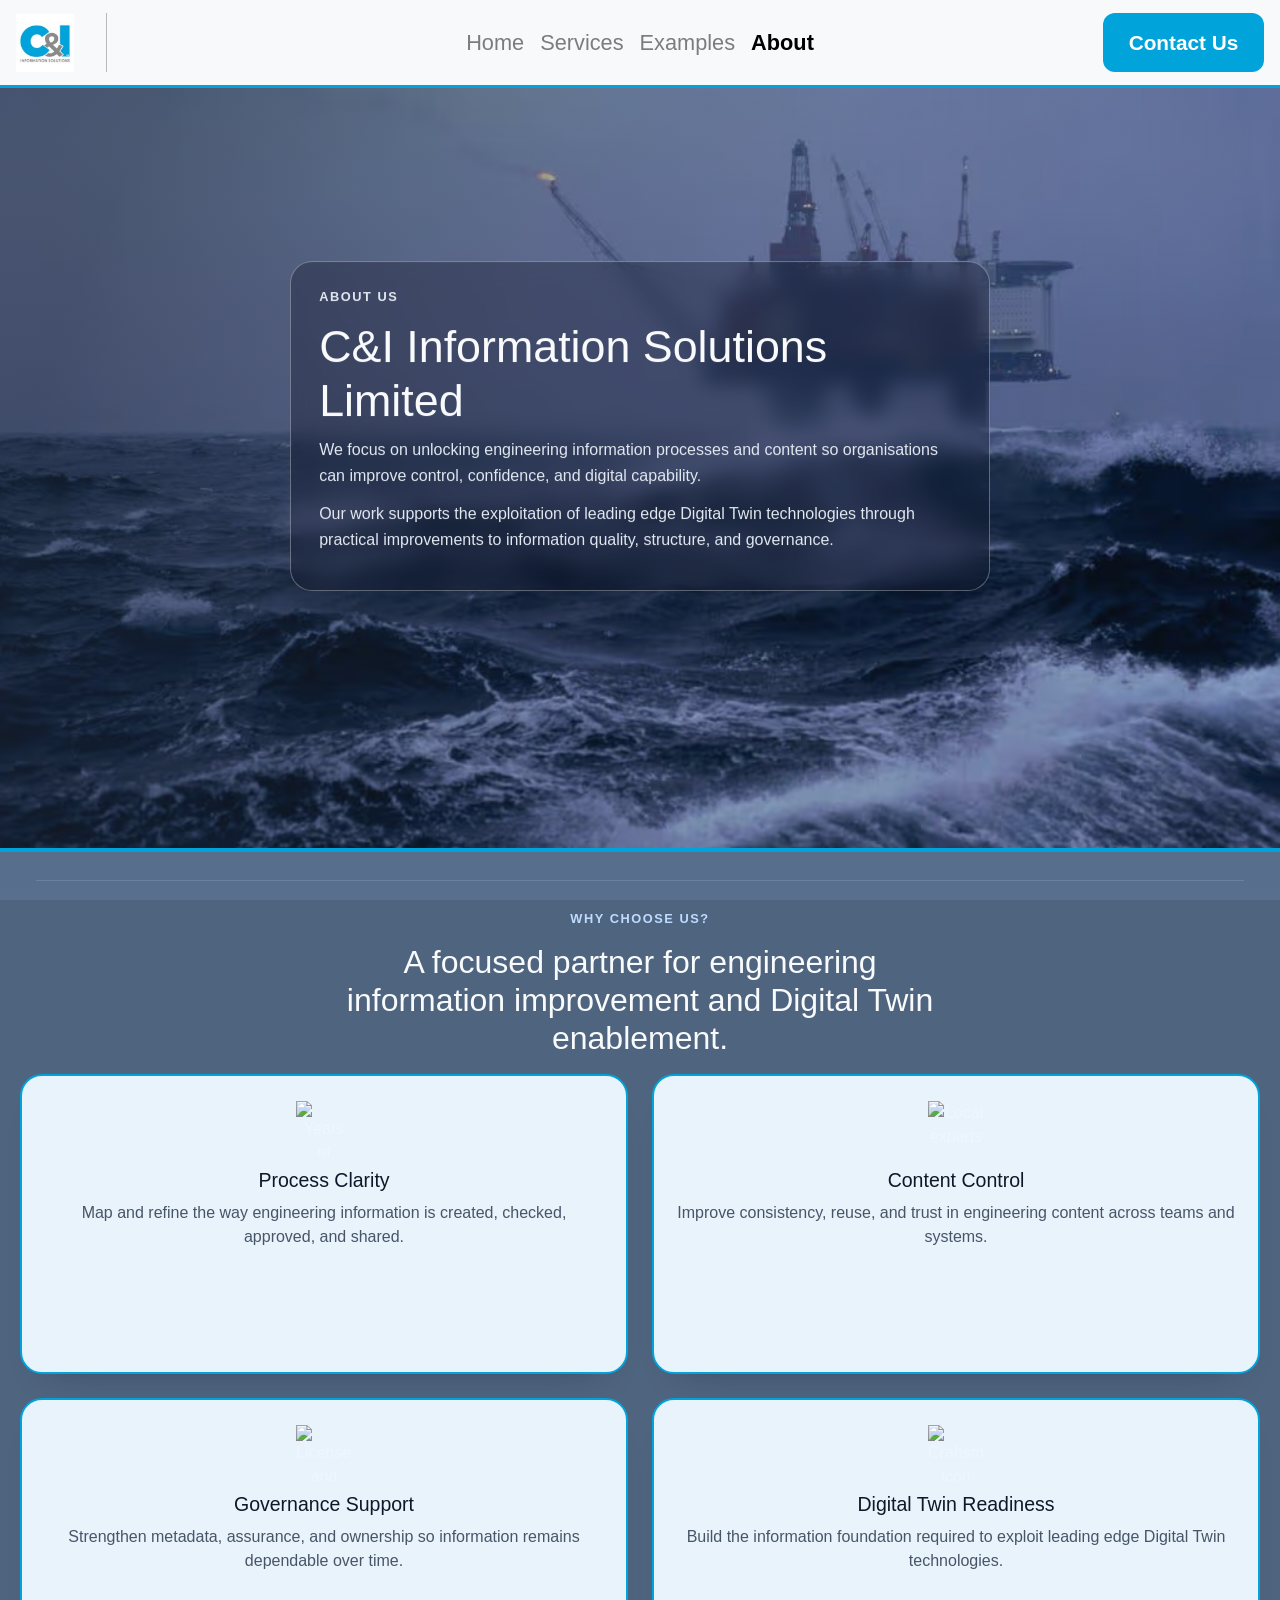
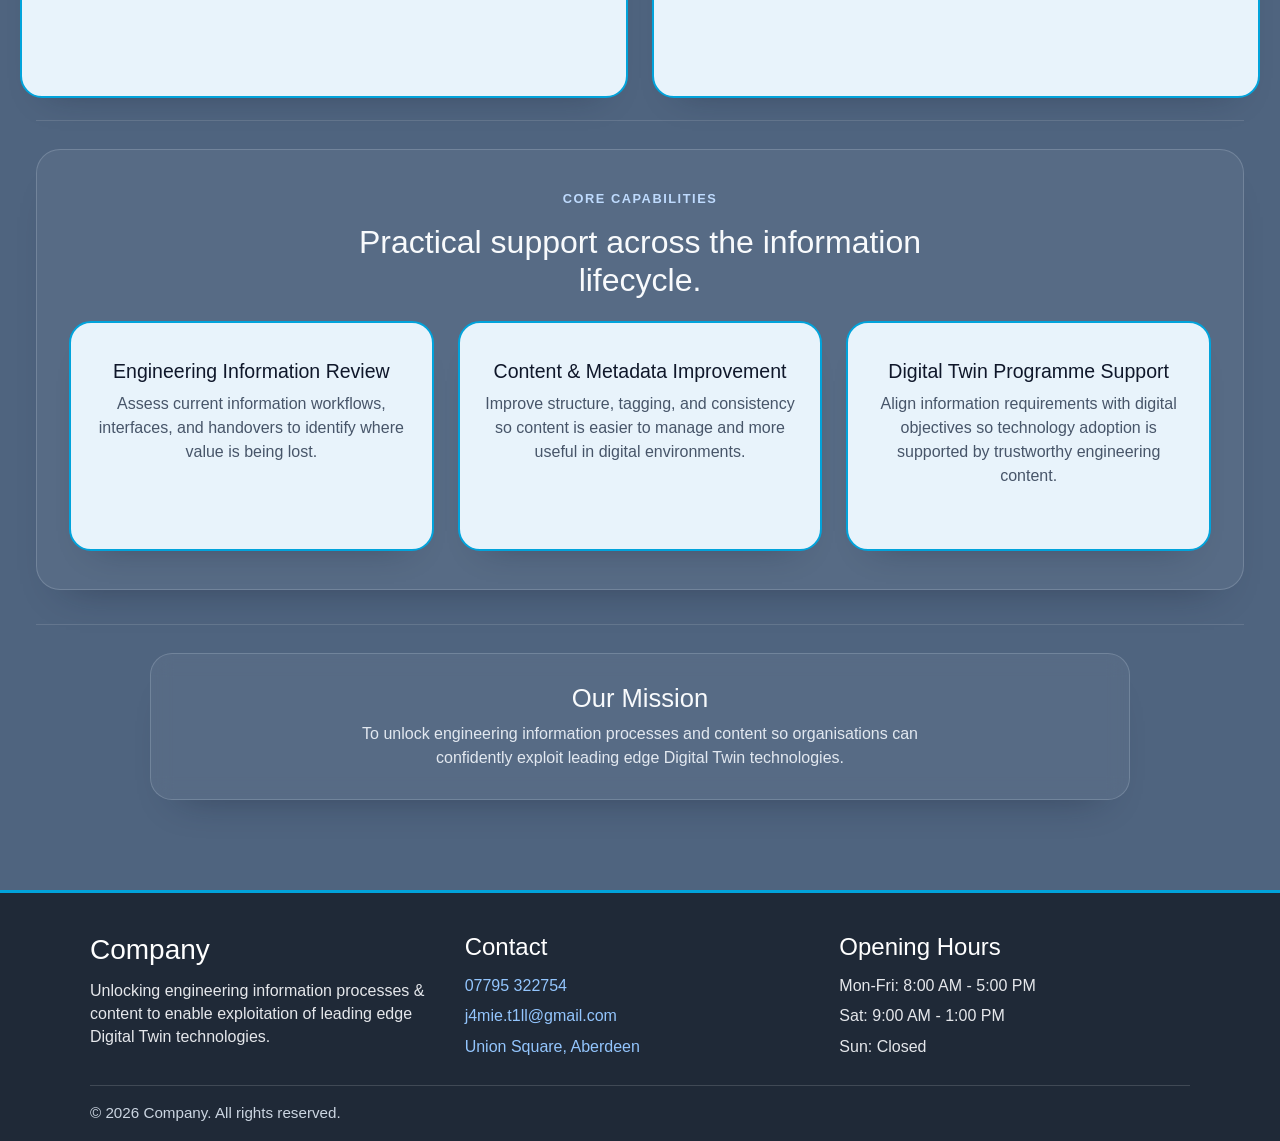
==== about.html @ 74196234 "Upload Fix - Need to organise files next" ====
<!DOCTYPE html>
<html>
<head>
  <title>About</title>
    <meta name="viewport" content="width=device-width, initial-scale=1">
    <link rel="stylesheet" href="index.css">
    <link rel="stylesheet" href="https://codepen.io/GreenSock/pen/7ba936b34824fefdccfe2c6d9f0b740b.css">
    <link rel="stylesheet" href="https://cdn.jsdelivr.net/npm/bootstrap@4.4.1/dist/css/bootstrap.min.css" integrity="sha384-Vkoo8x4CGsO3+Hhxv8T/Q5PaXtkKtu6ug5TOeNV6gBiFeWPGFN9MuhOf23Q9Ifjh" crossorigin="anonymous">
    <link rel="stylesheet" href="services.css">
   
    
</head>

<body id="body">

<nav class="navbar navbar-expand-lg navbar-light bg-light paddingtop-20">
  <a class="navbar-brand" href="#">
    <img class="navbar-logo" src="Logo.jpg" alt="Company logo">
  </a>
  <button class="navbar-toggler" type="button" data-toggle="collapse" data-target="#navbarNav" aria-controls="navbarNav" aria-expanded="false" aria-label="Toggle navigation">
    <span class="navbar-toggler-icon"></span>
  </button>
  <div class="collapse navbar-collapse nav-divider" id="navbarNav">
    <ul class="navbar-nav">
      <li class="nav-item ">
        <a class="nav-link " href="index.html">Home <span class="sr-only">(current)</span> </a>
      </li>
      <li class="nav-item">
        <a class="nav-link" href="services.html">Services</a>
      </li>
      <li class="nav-item">
        <a class="nav-link" href="examples.html">Examples</a>
      </li>
       <li class="nav-item active">
        <a class="nav-link" href="about.html">About</a>
      </li>
    </ul>
      <ul class="navbar-nav ml-auto">
          <li class="nav-item contact-tag">
        <a class="nav-link" href="contact.html">Contact Us</a>
      </li>
    </ul>

  </div>
</nav>



<main class="services-main">
  <section class="services-hero full-image-panel" aria-label="About hero">
    <img class="panel-image about-hero-image" src="background4.png" alt="Engineering information and digital transformation planning" />
    <div class="service-card transparent-box hero-box hero-overlay">
      <p class="services-kicker">About Us</p>
      <h1>C&amp;I Information Solutions Limited</h1>
      <p>
        We focus on unlocking engineering information processes and content so organisations can improve control, confidence, and digital capability.
      </p>
      <p>
        Our work supports the exploitation of leading edge Digital Twin technologies through practical improvements to information quality, structure, and governance.
      </p>
    </div>
  </section>

    <div class="segment-divider" aria-hidden="true"></div>

  <div class="featured-header why-choose-header">
      <p class="services-kicker">Why Choose Us?</p>
      <h2>A focused partner for engineering information improvement and Digital Twin enablement.</h2>
    </div>

    <div class="featured-grid trust-grid why-choose-grid">
      <article class="feature-card transparent-box">
        <img src="https://framerusercontent.com/images/P5lD9HnGHBOqEqgthm46ZQP1bAI.svg" alt="Years of experience icon" width="56" height="56" />
        <h3>Process Clarity</h3>
        <p>Map and refine the way engineering information is created, checked, approved, and shared.</p>
      </article>

      <article class="feature-card transparent-box">
        <img src="https://framerusercontent.com/images/PVoSHs7doPGkcqlWm6K2hxKE.svg" alt="Local experts icon" width="56" height="56" />
        <h3>Content Control</h3>
        <p>Improve consistency, reuse, and trust in engineering content across teams and systems.</p>
      </article>

      <article class="feature-card transparent-box">
        <img src="https://framerusercontent.com/images/zggFMkpHGmKF5EmC0fhgqOa2o.svg" alt="Licensed and insured icon" width="56" height="56" />
        <h3>Governance Support</h3>
        <p>Strengthen metadata, assurance, and ownership so information remains dependable over time.</p>
      </article>

      <article class="feature-card transparent-box">
        <img src="https://framerusercontent.com/images/fBgmC5MrzTvjQbwUqQZTSVnx40I.svg" alt="Craftsmanship icon" width="56" height="56" />
        <h3>Digital Twin Readiness</h3>
        <p>Build the information foundation required to exploit leading edge Digital Twin technologies.</p>
      </article>
    </div>
  </section>

  <div class="segment-divider" aria-hidden="true"></div>

  <section class="featured-services leadership-section" aria-label="Leadership team">
    <div class="featured-header">
      <p class="services-kicker">Core Capabilities</p>
      <h2>Practical support across the information lifecycle.</h2>
    </div>

    <div class="featured-grid leadership-grid">
      <article class="feature-card transparent-box">
        <h3>Engineering Information Review</h3>
        <p>Assess current information workflows, interfaces, and handovers to identify where value is being lost.</p>
      </article>

      <article class="feature-card transparent-box">
        <h3>Content &amp; Metadata Improvement</h3>
        <p>Improve structure, tagging, and consistency so content is easier to manage and more useful in digital environments.</p>
      </article>

      <article class="feature-card transparent-box">
        <h3>Digital Twin Programme Support</h3>
        <p>Align information requirements with digital objectives so technology adoption is supported by trustworthy engineering content.</p>
      </article>
    </div>
  </section>

    <div class="segment-divider" aria-hidden="true"></div>

  <section class="service-row" data-bar-color="#f59e0b" aria-label="Our mission">
    <article class="service-card transparent-box content-box mission-card">
      <h2>Our Mission</h2>
      <p>
        To unlock engineering information processes and content so organisations can confidently exploit leading edge Digital Twin technologies.
      </p>
    </article>
  </section>
</main>

<footer id="ffooter" class="site-footer">
  <div class="site-footer-inner">
    <div class="footer-col">
      <h3>Company</h3>
      <p>Unlocking engineering information processes &amp; content to enable exploitation of leading edge Digital Twin technologies.</p>
    </div>

    <div class="footer-col">
      <h4>Contact</h4>
      <p><a href="tel:07795322754">07795 322754</a></p>
      <p><a href="mailto:j4mie.t1ll@gmail.com">j4mie.t1ll@gmail.com</a></p>
      <p>
        <a href="https://maps.google.com/?q=Union+Square,+Aberdeen" target="_blank" rel="noopener noreferrer">
          Union Square, Aberdeen
        </a>
      </p>
    </div>

    <div class="footer-col">
      <h4>Opening Hours</h4>
      <p>Mon-Fri: 8:00 AM - 5:00 PM</p>
      <p>Sat: 9:00 AM - 1:00 PM</p>
      <p>Sun: Closed</p>
    </div>
  </div>

  <div class="site-footer-bottom">
    <p>&copy; 2026 Company. All rights reserved.</p>
  </div>
</footer>


<script src="services.js"></script>
<script src="https://code.jquery.com/jquery-3.4.1.slim.min.js" integrity="sha384-J6qa4849blE2+poT4WnyKhv5vZF5SrPo0iEjwBvKU7imGFAV0wwj1yYfoRSJoZ+n" crossorigin="anonymous"></script>
<script src="https://cdn.jsdelivr.net/npm/popper.js@1.16.0/dist/umd/popper.min.js" integrity="sha384-Q6E9RHvbIyZFJoft+2mJbHaEWldlvI9IOYy5n3zV9zzTtmI3UksdQRVvoxMfooAo" crossorigin="anonymous"></script>
<script src="https://cdn.jsdelivr.net/npm/bootstrap@4.4.1/dist/js/bootstrap.min.js" integrity="sha384-wfSDF2E50Y2D1uUdj0O3uMBJnjuUD4Ih7YwaYd1iqfktj0Uod8GCExl3Og8ifwB6" crossorigin="anonymous"></script>
<script src="navbar-scroll.js"></script>
</body>

</html>
---- index.css ----
html, body {
  height: 100%;
  background-color: #768191;
  margin: 0;
  padding: 0;
}

:root {
  --accent-segment-color: #01a3db;
  --home-surface: #4f647f;
  --home-surface-deep: #415772;
  --home-border: rgba(233, 241, 255, 0.18);
  --home-shadow: 0 24px 40px -30px rgba(15, 23, 42, 0.45);
}

html,
body {
  height: 100%;
  margin: 0;
  padding: 0;
  background-color: #768191;
}

:root {
  --accent-segment-color: #01a3db;
  --home-surface: #5f7491;
  --home-surface-deep: #4f647f;
  --home-border: rgba(233, 241, 255, 0.18);
  --home-shadow: 0 24px 40px -30px rgba(15, 23, 42, 0.45);
}

body {
  padding-top: 0;
  color: #eaf1fb;
}

.navbar {
  position: fixed !important;
  top: 0 !important;
  left: 0 !important;
  right: 0 !important;
  width: 100% !important;
  z-index: 9999 !important;
  min-height: 88px;
  padding-top: 24px;
  padding-bottom: 24px;
  border-bottom: 3px solid var(--accent-segment-color);
  transition: transform 240ms ease, opacity 240ms ease;
  will-change: transform, opacity;
}

.navbar.navbar--hidden {
  transform: translateY(-120%);
  opacity: 0;
}

.navbar .nav-divider {
  border-left: 1px solid rgba(0, 0, 0, 0.25);
  margin-left: 1rem;
  padding-left: 1rem;
}

.navbar .nav-item.contact-tag .nav-link,
.navbar .nav-item.contact-tag .nav-link.active {
  color: white !important;
  font-weight: 700 !important;
  background-color: var(--accent-segment-color) !important;
  padding: 0.92rem 1.6rem !important;
  font-size: 1.3rem !important;
  border-radius: 12px !important;
}

.navbar .nav-item.contact-tag .nav-link:hover,
.navbar .nav-item.contact-tag .nav-link:focus {
  color: black !important;
}

.navbar-brand,
.nav-link {
  font-size: 1.16rem;
  line-height: 1.4;
}

.navbar .navbar-nav:first-of-type .nav-link {
  font-size: 1.36rem;
}

.navbar-brand {
  color: #0d6efd !important;
  font-weight: bold !important;
  font-size: 1.65rem !important;
  display: flex;
  align-items: center;
  line-height: 1;
  padding-top: 0 !important;
  padding-bottom: 0 !important;
  margin-bottom: 0;
}

.navbar-logo {
  display: block;
  height: 58px;
  width: auto;
  object-fit: contain;
}

.navbar .nav-link {
  transition: background-color 0.2s ease, color 0.2s ease;
  border-radius: 8px;
  padding: 0.5rem 0.95rem;
}

.navbar .nav-link:hover,
.navbar .nav-link:focus {
  background-color: transparent;
  color: #0d6efd !important;
}

.navbar .nav-link.active,
.navbar .nav-item.active .nav-link {
  background-color: transparent !important;
  color: black !important;
  font-weight: bold !important;
}

@media (min-width: 992px) {
  .navbar .navbar-collapse {
    position: static;
  }

  .navbar .navbar-collapse > .navbar-nav:first-of-type {
    position: absolute;
    left: 50%;
    top: 50%;
    transform: translate(-50%, -50%);
    margin: 0;
    width: max-content;
  }

  .navbar .navbar-collapse > .navbar-nav.ml-auto {
    margin-left: auto !important;
  }
}

.sections {
  position: relative;
  z-index: 5;
  display: flex;
  flex-direction: column;
  width: 100%;
  background:
    radial-gradient(circle at top right, rgba(174, 213, 255, 0.18), transparent 22%),
    linear-gradient(180deg, var(--home-surface) 0%, var(--home-surface-deep) 52%, #58708d 100%);
}

.panel {
  width: 100%;
  margin-left: 0;
  padding: 2.5rem 2rem;
  color: #f8fafc;
  background-color: transparent !important;
}

.description {
  height: 78vh;
}

.sections .description.panel {
  position: relative;
  display: flex;
  align-items: flex-start;
  justify-content: flex-start;
  min-height: 78vh;
  height: 78vh;
  padding: 8.5rem clamp(2rem, 6vw, 5rem) 60px;
  text-align: left;
  background-color: #1e293b !important;
  border-bottom: 3px solid var(--accent-segment-color);
}

.sections .description.panel.background1 {
  background: #1e293b url("test1.jpg") 0% center / 122% auto no-repeat !important;
}

.sections .description.panel::before {
  content: "";
  position: absolute;
  inset: 0;
  background: linear-gradient(90deg, rgba(15, 23, 42, 0.58) 0%, rgba(15, 23, 42, 0.34) 34%, rgba(15, 23, 42, 0.1) 56%, rgba(15, 23, 42, 0) 72%);
  pointer-events: none;
}

.sections .description.panel > div:first-child {
  position: relative;
  z-index: 2;
  max-width: 38rem;
  text-align: left;
}

.sections .description.panel > div:first-child h1 {
  margin: 0 0 0.85rem;
  font-size: clamp(2.6rem, 4.8vw, 4.35rem);
  line-height: 1.04;
  color: #7dd3fc;
  text-shadow: 0 6px 22px rgba(15, 23, 42, 0.5);
}

.sections .description.panel > div:first-child h2 {
  margin: 0;
  text-shadow: 0 4px 18px rgba(15, 23, 42, 0.45);
}

.sections > section.panel {
  display: block;
  min-height: 0;
  padding: clamp(2.6rem, 4vw, 3.9rem) clamp(1.5rem, 5vw, 3rem);
}

.sections > section.panel + section.panel {
  border-top: 1px solid rgba(255, 255, 255, 0.08);
}

.home-section {
  position: relative;
  overflow: hidden;
}

.home-section--intro {
  padding-top: 1.4rem !important;
}

.section-body {
  position: relative;
  z-index: 1;
  display: flex;
  flex-direction: column;
  justify-content: center;
  align-items: center;
  gap: 0.6rem;
  max-width: 56rem;
  margin: 0 auto;
  text-align: center;
}

.home-section--intro .section-body {
  max-width: 72rem;
  gap: 0.35rem;
}

.intro-card-grid {
  display: grid;
  grid-template-columns: repeat(3, minmax(0, 1fr));
  gap: 2rem;
  width: 100%;
  margin-top: 0.75rem;
}

.intro-card {
  overflow: hidden;
  border: 2px solid var(--accent-segment-color);
  border-radius: 22px;
  background: #e8f3fb;
  box-shadow: var(--home-shadow);
  text-align: left;
}

.intro-card-image {
  display: block;
  width: 100%;
  height: 240px;
  object-fit: cover;
}

.intro-card-content {
  padding: 1.5rem 1.4rem 1.7rem;
}

.intro-card-content h4 {
  margin: 0 0 0.55rem;
  font-size: 1.1rem;
  font-weight: 700;
  color: #0f172a;
}

.intro-card-content p {
  margin: 0;
  color: #475569;
  line-height: 1.55;
}

.panel-card-title {
  margin: 0 0 0.35rem;
  font-size: clamp(1.3rem, 2.2vw, 2rem);
  line-height: 1.1;
  font-weight: 800;
  text-transform: uppercase;
  letter-spacing: 0.06em;
  color: #d7e9ff;
}

.panel__number {
  margin: 0;
  max-width: 44ch;
  font-size: clamp(1rem, 1.4vw, 1.2rem);
  line-height: 1.6;
  color: rgba(244, 248, 255, 0.96);
}

.home-section--media {
  display: grid !important;
  grid-template-columns: minmax(0, 1.05fr) minmax(320px, 0.95fr);
  gap: clamp(1.5rem, 4vw, 3rem);
  align-items: center;
}

.home-section--media .section-body {
  max-width: none;
}

.home-section--media .section-media {
  margin: 0 auto;
}

.section-media {
  position: relative;
  z-index: 1;
  margin: 0;
  min-height: 320px;
  border-radius: 26px;
  overflow: hidden;
  border: 1px solid var(--home-border);
  box-shadow: var(--home-shadow);
}

.section-media::before {
  content: "";
  position: absolute;
  left: 0;
  right: 0;
  bottom: 0;
  height: 4px;
  background: var(--accent-segment-color);
  z-index: 3;
}

.section-media::after {
  content: "";
  position: absolute;
  inset: 0;
  background: linear-gradient(145deg, rgba(15, 23, 42, 0.08), rgba(15, 23, 42, 0.3));
  z-index: 2;
}

.section-media-image {
  display: block;
  width: 100%;
  height: 100%;
  min-height: 320px;
  object-fit: cover;
  object-position: center 28%;
}

.home-section--offset {
  display: block !important;
}

.home-section--offset .section-body {
  max-width: 48rem;
  margin: 0 auto;
  text-align: center;
  align-items: center;
}

.home-section--cta .section-body {
  max-width: 58rem;
  padding: clamp(1rem, 2vw, 1.6rem) clamp(1rem, 3vw, 2rem);
  border: 1px solid var(--home-border);
  border-radius: 22px;
  background: rgba(255, 255, 255, 0.05);
  box-shadow: var(--home-shadow);
}

.built-to-last-contact-btn {
  display: inline-block;
  align-self: center;
  margin-top: 1.4rem;
  padding: 0.7rem 1.2rem;
  border-radius: 10px;
  background-color: var(--accent-segment-color);
  color: #ffffff;
  font-weight: 700;
  text-decoration: none;
  transition: transform 0.2s ease, background-color 0.2s ease;
}

.built-to-last-contact-btn:hover,
.built-to-last-contact-btn:focus {
  background-color: #0d6efd;
  color: #ffffff;
  text-decoration: none;
  transform: translateY(-1px);
}

.reveal-section {
  opacity: 0;
  transform: translateY(34px);
  transition: opacity 620ms ease, transform 620ms cubic-bezier(0.22, 0.61, 0.36, 1);
}

.reveal-section.is-visible {
  opacity: 1;
  transform: translateY(0);
}

#ffooter.site-footer {
  height: auto;
  background: #1f2937;
  color: #e5e7eb;
  padding: 2.5rem 1.5rem 1rem;
  border-top: 3px solid var(--accent-segment-color);
}

.site-footer-inner {
  max-width: 1100px;
  margin: 0 auto;
  display: grid;
  grid-template-columns: repeat(3, minmax(0, 1fr));
  gap: 1.5rem;
}

.footer-col h3,
.footer-col h4 {
  margin: 0 0 0.75rem;
  color: #ffffff;
}

.footer-col p {
  margin: 0 0 0.45rem;
  line-height: 1.45;
}

.footer-col a {
  color: #93c5fd;
  text-decoration: none;
}

.footer-col a:hover,
.footer-col a:focus {
  color: #bfdbfe;
  text-decoration: underline;
}

.site-footer-bottom {
  max-width: 1100px;
  margin: 1.25rem auto 0;
  padding-top: 1rem;
  border-top: 1px solid rgba(255, 255, 255, 0.15);
}

.site-footer-bottom p {
  margin: 0;
  color: #cbd5e1;
  font-size: 0.95rem;
}

@media (max-width: 991px) {
  .sections .description.panel {
    min-height: 70vh;
    height: 70vh;
    padding: 7rem 1.25rem 60px;
  }

  .sections .description.panel.background1 {
    background-position: 0% center !important;
    background-size: cover !important;
  }

  .sections .description.panel::before {
    background: linear-gradient(180deg, rgba(15, 23, 42, 0.54) 0%, rgba(15, 23, 42, 0.28) 54%, rgba(15, 23, 42, 0.08) 100%);
  }

  .home-section--media {
    grid-template-columns: 1fr;
  }

  .home-section--offset {
    display: block !important;
  }

  .section-body,
  .home-section--offset .section-body {
    max-width: none;
    text-align: left;
    align-items: flex-start;
  }

  .intro-card-grid {
    grid-template-columns: 1fr;
  }

  .section-media,
  .section-media-image {
    min-height: 220px;
  }
}

@media (max-width: 900px) {
  .site-footer-inner {
    grid-template-columns: 1fr;
  }
}
---- services.css ----
html,
body {
  min-height: 100%;
}

:root {
  --accent-segment-color: #01a3db;
  --home-surface: #5f7491;
  --home-surface-deep: #4f647f;
  --home-border: rgba(233, 241, 255, 0.18);
  --home-shadow: 0 24px 40px -30px rgba(15, 23, 42, 0.45);
  --card-surface: #e8f3fb;
  --card-text: #475569;
  --card-title: #0f172a;
}

html {
  background: #4f647f;
  scroll-behavior: smooth;
}

body {
  position: relative;
  background: transparent;
}

body.services-page {
  padding-top: 0;
}

body::before {
  content: "";
  position: fixed;
  inset: 0;
  background:
    radial-gradient(circle at top right, rgba(174, 213, 255, 0.18), transparent 22%),
    linear-gradient(180deg, var(--home-surface) 0%, var(--home-surface-deep) 52%, #58708d 100%);
  z-index: -1;
  pointer-events: none;
}

.services-main {
  width: min(1240px, calc(100% - 2.5rem));
  margin: 0 auto 90px;
}

.services-hero {
  margin-bottom: 24px;
}

.full-image-panel,
.image-band {
  position: relative;
  width: 100vw;
  left: auto;
  right: auto;
  margin: 0;
  margin-left: calc(50% - 50vw);
  margin-right: calc(50% - 50vw);
  margin-bottom: 28px;
  min-height: 68vh;
  border-radius: 0;
  overflow: hidden;
  border: 0;
  box-shadow: none;
  opacity: 1;
  transition: transform 620ms cubic-bezier(0.22, 0.61, 0.36, 1), opacity 620ms ease;
}

.panel-image {
  display: block;
  width: 100%;
  height: 100%;
  min-height: 68vh;
  object-fit: cover;
}

.full-image-panel::after,
.image-band::after {
  content: "";
  position: absolute;
  inset: 0;
  background: linear-gradient(112deg, rgba(30, 41, 59, 0.62) 12%, rgba(30, 41, 59, 0.3) 54%, rgba(30, 41, 59, 0.16) 100%);
  pointer-events: none;
}

.full-image-panel::before,
.image-band::before {
  content: "";
  position: absolute;
  left: 0;
  right: 0;
  bottom: 0;
  height: 4px;
  background: var(--accent-segment-color);
  z-index: 3;
}

.transparent-box {
  z-index: 2;
  width: min(980px, calc(100% - 2rem));
  padding: 1.55rem clamp(1.15rem, 2.2vw, 1.85rem);
  border-radius: 22px;
  border: 1px solid rgba(255, 255, 255, 0.32);
  background: rgba(15, 23, 42, 0.34);
  backdrop-filter: blur(10px);
  -webkit-backdrop-filter: blur(10px);
  color: #eff6ff;
}

.hero-box {
  width: min(700px, calc(100% - 2.2rem));
}

.about-title-row {
  width: min(1240px, calc(100% - 2rem));
  margin: 0 auto 14px;
  text-align: center;
}

.about-title-row h2 {
  margin: 0 auto;
  color: #f8fafc;
  font-size: clamp(1.5rem, 3vw, 2.2rem);
  max-width: 34ch;
}

.segment-divider {
  width: min(1240px, calc(100% - 2rem));
  margin: 12px auto 28px;
  border-top: 1px solid rgba(255, 255, 255, 0.12);
}

.hero-cta-wrap {
  display: flex;
  justify-content: center;
  margin-top: 1rem;
}

.scroll-next-btn {
  display: inline-flex;
  align-items: center;
  justify-content: center;
  padding: 0.68rem 1.2rem;
  border-radius: 12px;
  border: 1px solid transparent;
  background: var(--accent-segment-color);
  color: #f8fafc;
  text-decoration: none;
  font-weight: 700;
  transition: transform 180ms ease, background-color 180ms ease;
}

.scroll-next-btn:hover {
  transform: translateY(-1px);
  background: #0d6efd;
  color: #f8fafc;
  text-decoration: none;
}

.hero-overlay {
  position: absolute;
  left: 50%;
  top: 50%;
  transform: translate(-50%, -50%);
}

.full-image-panel .hero-overlay.reveal-block {
  transform: translate(-50%, -50%) translateY(32px);
}

.full-image-panel .hero-overlay.reveal-block.is-visible {
  transform: translate(-50%, -50%) translateY(0);
}

.reveal-block {
  opacity: 0;
  transform: translateY(32px);
  transition: opacity 620ms ease, transform 620ms cubic-bezier(0.22, 0.61, 0.36, 1);
  transition-delay: var(--reveal-delay, 0ms);
  will-change: opacity, transform;
}

.reveal-block.is-visible {
  opacity: 1;
  transform: translateY(0);
}

.content-box {
  position: relative;
  margin: 0 auto 18px;
}

.services-kicker {
  text-transform: uppercase;
  letter-spacing: 0.12em;
  color: #bfdbfe;
  font-weight: 700;
  font-size: 0.8rem;
  margin-bottom: 0.6rem;
}

.services-hero h1 {
  font-size: clamp(1.8rem, 3.8vw, 2.8rem);
  margin-bottom: 0.6rem;
  color: #f8fafc;
}

.services-hero p {
  color: #e2e8f0;
  margin: 0;
  max-width: 720px;
  line-height: 1.6;
}

.services-spotlight {
  min-height: auto;
  margin: 0;
}

.services-spotlight-copy {
  right: auto;
  left: auto;
}

.services-spotlight h2 {
  margin: 0 0 0.7rem;
  color: #f8fafc;
  font-size: clamp(1.4rem, 2.8vw, 2.1rem);
}

.services-spotlight p {
  margin: 0;
  color: rgba(226, 232, 240, 0.96);
  line-height: 1.65;
  max-width: 60ch;
}

.services-spotlight-media {
  margin: 0;
  height: 100%;
}

.services-spotlight-media img {
  transition: opacity 380ms ease;
}

.services-spotlight-media img.is-fading {
  opacity: 0;
}

.service-row {
  min-height: auto;
  width: 100%;
  margin: 0;
  padding: 0;
  background: transparent;
  border: 0;
  box-shadow: none;
  display: block;
  opacity: 1;
}

.service-row.from-left {
  transform: none;
}

.service-row.from-right {
  transform: none;
}

.service-row.panel-active {
  opacity: 1;
  transform: translateX(0);
}

.service-bar {
  display: none;
}

.bar-fill {
  display: none;
}

.service-row.bar-active .bar-fill {
  display: none;
}

.service-card h2 {
  margin-bottom: 0.55rem;
  color: #f8fafc;
  font-size: clamp(1.2rem, 2.3vw, 1.6rem);
}

.service-card p {
  margin-bottom: 0.8rem;
  color: #e2e8f0;
}

.service-card ul {
  margin: 0;
  padding-left: 1.1rem;
  color: #dbeafe;
}

.service-card li {
  margin-bottom: 0.3rem;
}

.featured-services {
  width: min(1240px, calc(100% - 2rem));
  margin: 0 auto 34px;
  padding: clamp(2rem, 3vw, 2.8rem) clamp(1.2rem, 2.5vw, 2rem);
  border: 1px solid var(--home-border);
  border-radius: 24px;
  background: rgba(255, 255, 255, 0.05);
  box-shadow: var(--home-shadow);
}

.featured-header {
  display: flex;
  flex-direction: column;
  align-items: center;
  justify-content: center;
  text-align: center;
  max-width: 760px;
  margin: 0 auto 1.35rem;
}

.featured-header .services-kicker {
  margin-left: auto;
  margin-right: auto;
  text-align: center;
  margin-bottom: 0.9rem;
}

.featured-header h2 {
  color: #f8fafc;
  font-size: clamp(1.4rem, 2.6vw, 2rem);
  margin: 0 auto;
  max-width: 34ch;
}

.why-choose-header {
  margin-bottom: 1rem;
}

.featured-grid {
  display: grid;
  grid-template-columns: repeat(4, minmax(0, 1fr));
  gap: 1.5rem;
}

.trust-grid {
  grid-template-columns: repeat(2, minmax(0, 1fr));
}

.why-choose-grid {
  padding-bottom: 0.65rem;
}

.feature-card {
  position: relative;
  display: flex;
  flex-direction: column;
  align-items: center;
  text-align: center;
  width: 100%;
  min-height: 300px;
  margin: 0;
  padding: 1.55rem 1.4rem;
  border: 2px solid var(--accent-segment-color);
  background: var(--card-surface);
  box-shadow: 0 20px 34px -28px rgba(15, 23, 42, 0.42);
  opacity: 0;
  transform: translateY(34px) scale(0.98);
  transition: transform 560ms cubic-bezier(0.22, 0.61, 0.36, 1), opacity 560ms ease, box-shadow 220ms ease, background-color 220ms ease;
}

.feature-card.feature-card-active {
  opacity: 1;
  transform: translateY(0) scale(1);
}

.feature-card:hover {
  transform: translateY(-6px);
  background: #f1f8fe;
  box-shadow: 0 24px 36px -28px rgba(15, 23, 42, 0.56);
}

.feature-card h3 {
  color: var(--card-title);
  font-size: 1.22rem;
  margin: 0.8rem 0 0.5rem;
}

.feature-card p {
  color: var(--card-text);
  line-height: 1.5;
  margin: 0 0 0.8rem;
}

.feature-card a {
  color: #0d6efd;
  font-weight: 600;
  margin-top: auto;
}

.feature-card img {
  display: block;
  margin: 0 auto;
}

.feature-card a:hover {
  color: #0751c7;
}

.feature-card h2 {
  color: var(--card-title);
}

.feature-card .services-kicker,
.feature-card .card-tag,
.step-card span {
  color: #0d6efd;
}

.leadership-section .feature-card {
  min-height: 230px;
}

.leadership-grid {
  grid-template-columns: repeat(3, minmax(0, 1fr));
}

.mission-card {
  text-align: center;
  border: 1px solid var(--home-border);
  border-radius: 22px;
  background: rgba(255, 255, 255, 0.05);
  box-shadow: var(--home-shadow);
  padding-top: 1.8rem;
  padding-bottom: 1.8rem;
}

.mission-card p {
  margin: 0 auto;
  max-width: 70ch;
}

@media (max-width: 768px) {
  .services-main {
    width: calc(100% - 1rem);
  }

  .full-image-panel,
  .image-band {
    width: 100%;
    min-height: 58vh;
    left: auto;
    right: auto;
    margin-left: 0;
    margin-right: 0;
    border-radius: 0;
  }

  .panel-image {
    min-height: 58vh;
  }

  .hero-overlay {
    left: 50%;
    right: auto;
    top: 50%;
    bottom: auto;
    transform: translate(-50%, -50%);
    width: calc(100% - 1.4rem);
  }

  .full-image-panel .hero-overlay.reveal-block {
    transform: translate(-50%, -50%) translateY(32px);
  }

  .full-image-panel .hero-overlay.reveal-block.is-visible {
    transform: translate(-50%, -50%) translateY(0);
  }

  .content-box,
  .services-spotlight-copy {
    width: calc(100% - 1.4rem);
    margin: 0 auto 14px;
    padding: 1rem;
  }

  .featured-services {
    width: calc(100% - 1rem);
    margin: 0 auto 24px;
    padding: 1.5rem 1rem;
  }

  .featured-grid {
    grid-template-columns: repeat(2, minmax(0, 1fr));
  }

  .leadership-grid {
    grid-template-columns: 1fr;
  }

  .service-row.from-left,
  .service-row.from-right {
    transform: translateX(0);
  }
}

@media (max-width: 540px) {
  .featured-grid {
    grid-template-columns: 1fr;
  }
}

@media (prefers-reduced-motion: reduce) {
  .reveal-block {
    opacity: 1;
    transform: none;
    transition: none;
  }

  .full-image-panel .hero-overlay.reveal-block,
  .full-image-panel .hero-overlay.reveal-block.is-visible {
    transform: translate(-50%, -50%);
  }

  .feature-card {
    opacity: 1;
    transform: none;
    transition: background-color 220ms ease, box-shadow 220ms ease;
  }

  .feature-card:hover {
    transform: none;
  }
}
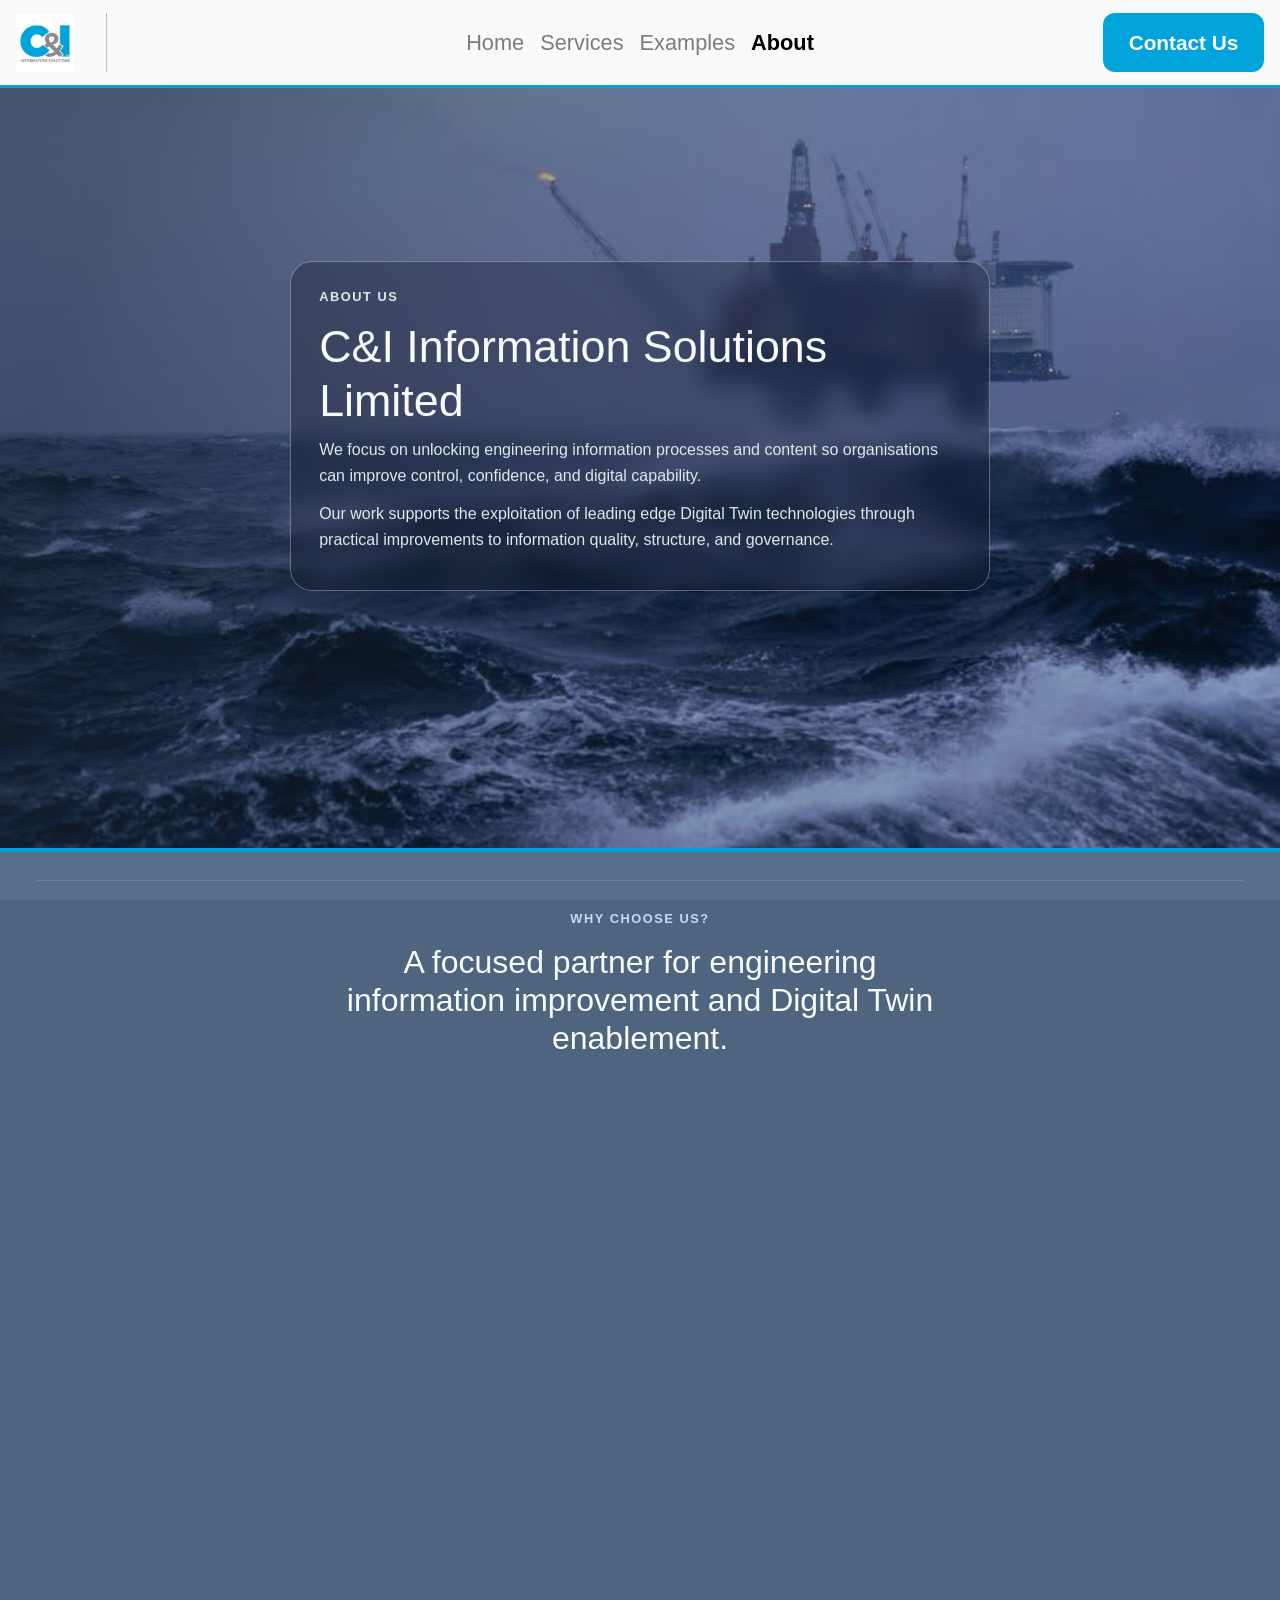
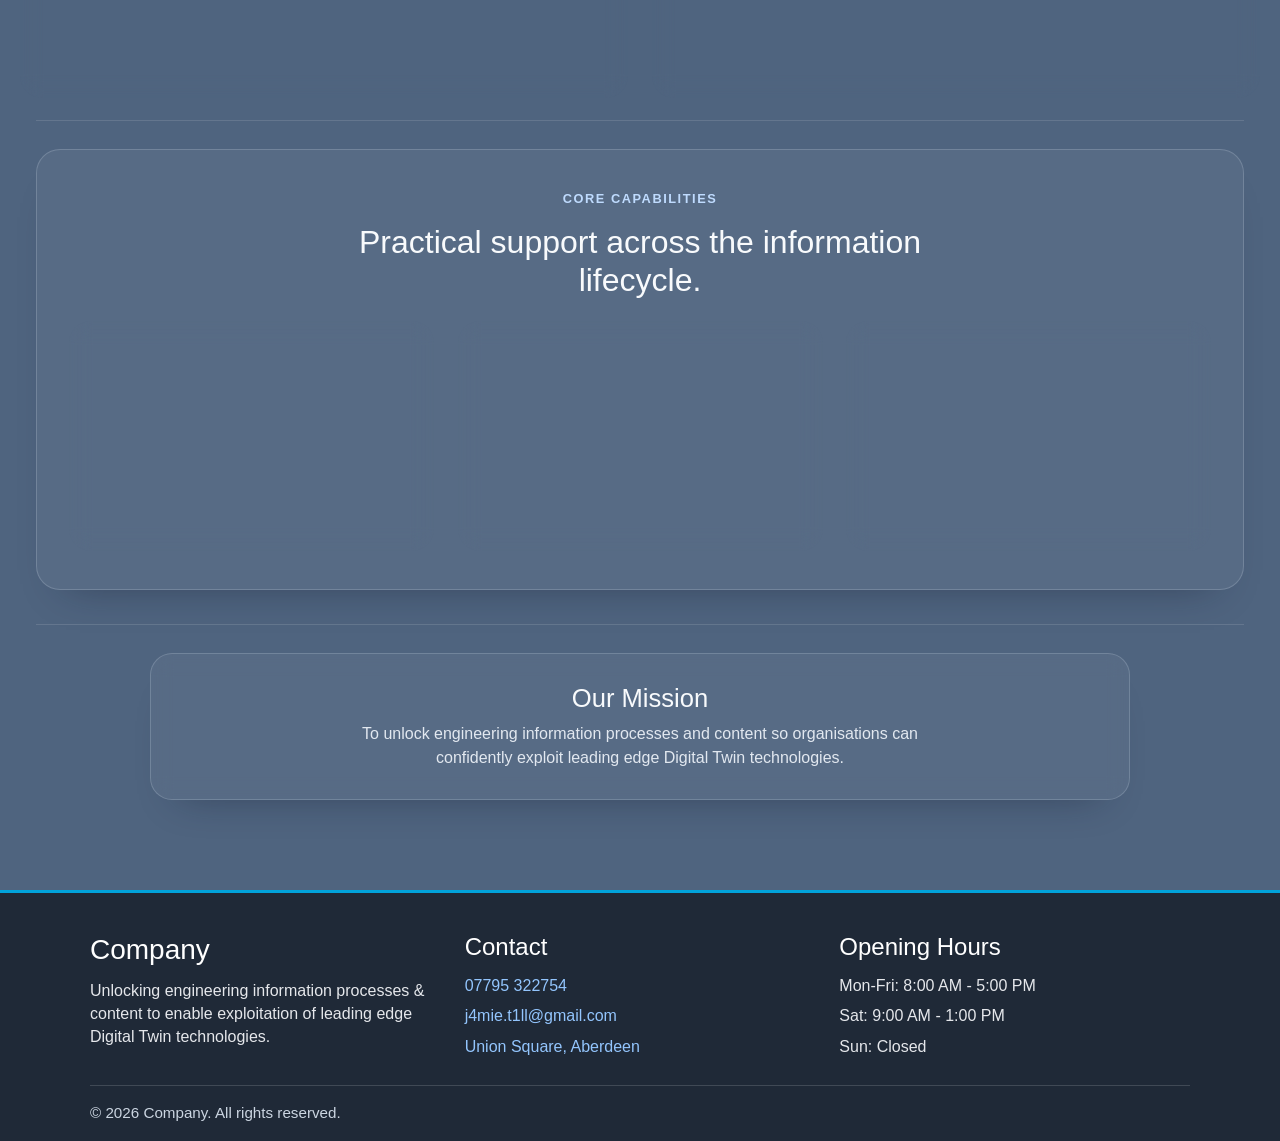
==== commit 90384834: "Fixed Visual Error with HTML" ====
--- a/about.html
+++ b/about.html
@@ -70,25 +70,21 @@
 
     <div class="featured-grid trust-grid why-choose-grid">
       <article class="feature-card transparent-box">
-        <img src="https://framerusercontent.com/images/P5lD9HnGHBOqEqgthm46ZQP1bAI.svg" alt="Years of experience icon" width="56" height="56" />
         <h3>Process Clarity</h3>
         <p>Map and refine the way engineering information is created, checked, approved, and shared.</p>
       </article>
 
       <article class="feature-card transparent-box">
-        <img src="https://framerusercontent.com/images/PVoSHs7doPGkcqlWm6K2hxKE.svg" alt="Local experts icon" width="56" height="56" />
         <h3>Content Control</h3>
         <p>Improve consistency, reuse, and trust in engineering content across teams and systems.</p>
       </article>
 
       <article class="feature-card transparent-box">
-        <img src="https://framerusercontent.com/images/zggFMkpHGmKF5EmC0fhgqOa2o.svg" alt="Licensed and insured icon" width="56" height="56" />
         <h3>Governance Support</h3>
         <p>Strengthen metadata, assurance, and ownership so information remains dependable over time.</p>
       </article>
 
       <article class="feature-card transparent-box">
-        <img src="https://framerusercontent.com/images/fBgmC5MrzTvjQbwUqQZTSVnx40I.svg" alt="Craftsmanship icon" width="56" height="56" />
         <h3>Digital Twin Readiness</h3>
         <p>Build the information foundation required to exploit leading edge Digital Twin technologies.</p>
       </article>
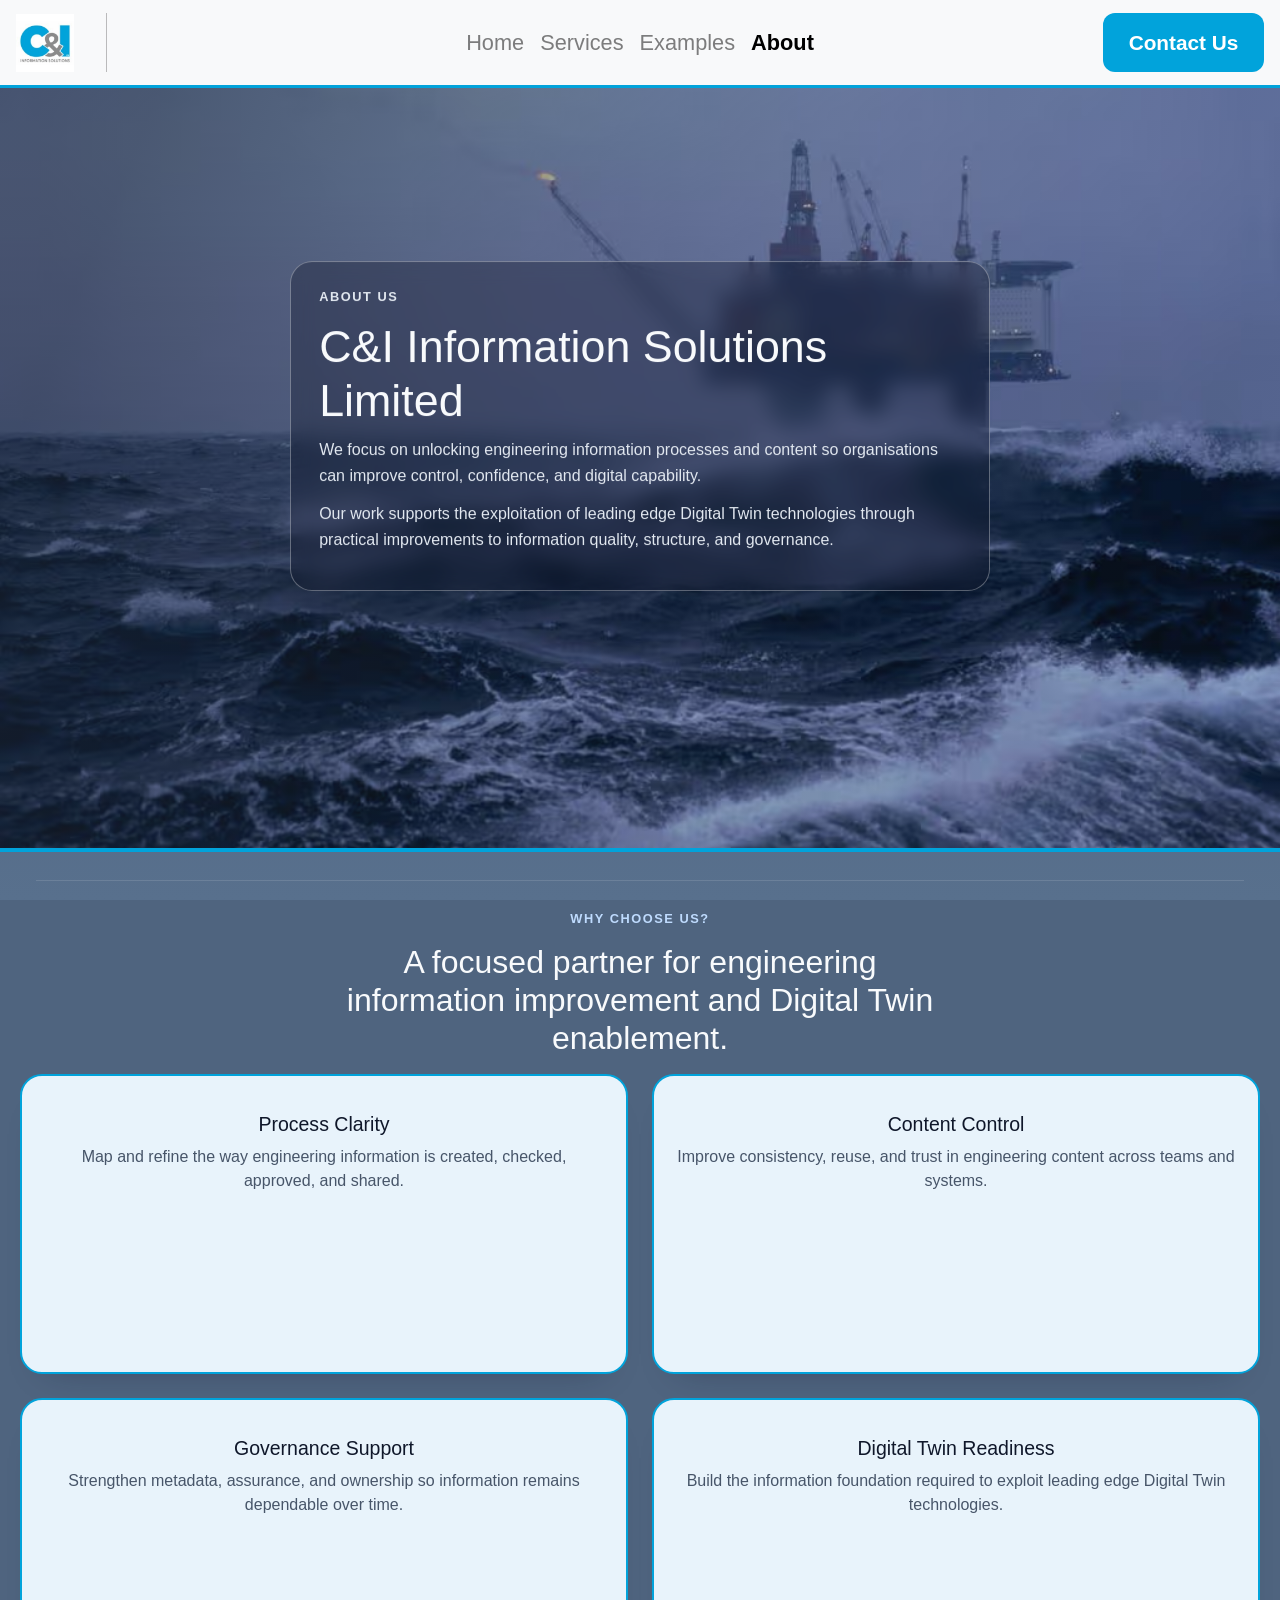
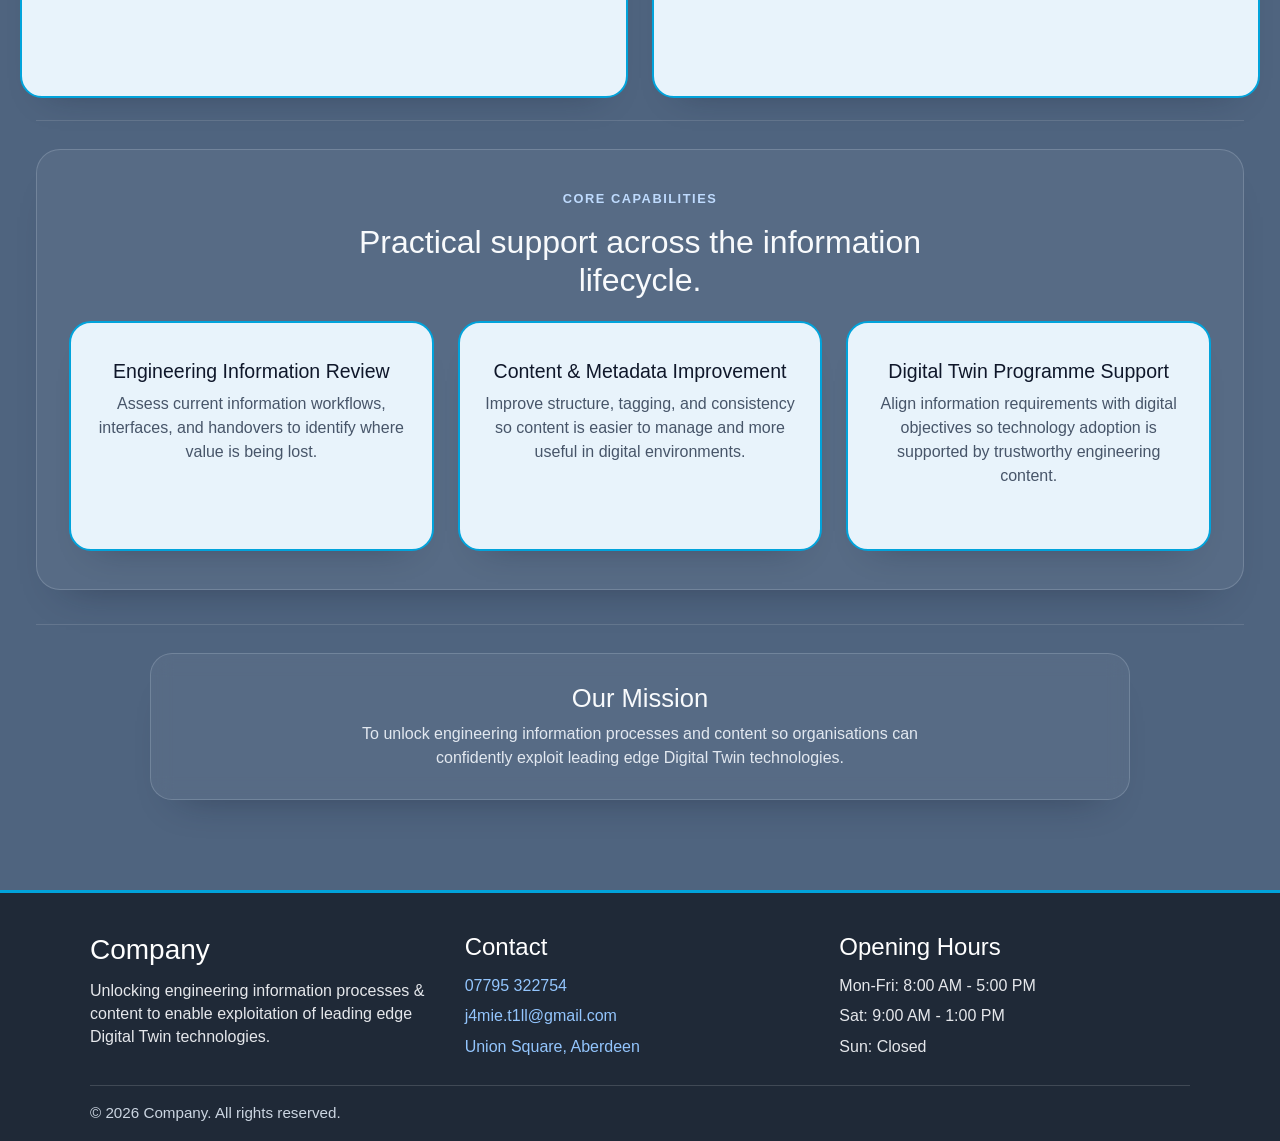
==== commit 8081b4aa: "reorganise" ====
--- a/about.html
+++ b/about.html
@@ -3,10 +3,10 @@
 <head>
   <title>About</title>
     <meta name="viewport" content="width=device-width, initial-scale=1">
-    <link rel="stylesheet" href="index.css">
+    <link rel="stylesheet" href="style/index.css">
     <link rel="stylesheet" href="https://codepen.io/GreenSock/pen/7ba936b34824fefdccfe2c6d9f0b740b.css">
     <link rel="stylesheet" href="https://cdn.jsdelivr.net/npm/bootstrap@4.4.1/dist/css/bootstrap.min.css" integrity="sha384-Vkoo8x4CGsO3+Hhxv8T/Q5PaXtkKtu6ug5TOeNV6gBiFeWPGFN9MuhOf23Q9Ifjh" crossorigin="anonymous">
-    <link rel="stylesheet" href="services.css">
+    <link rel="stylesheet" href="style/services.css">
    
     
 </head>
@@ -15,7 +15,7 @@
 
 <nav class="navbar navbar-expand-lg navbar-light bg-light paddingtop-20">
   <a class="navbar-brand" href="#">
-    <img class="navbar-logo" src="Logo.jpg" alt="Company logo">
+    <img class="navbar-logo" src="image/Logo.jpg" alt="Company logo">
   </a>
   <button class="navbar-toggler" type="button" data-toggle="collapse" data-target="#navbarNav" aria-controls="navbarNav" aria-expanded="false" aria-label="Toggle navigation">
     <span class="navbar-toggler-icon"></span>
@@ -48,7 +48,7 @@
 
 <main class="services-main">
   <section class="services-hero full-image-panel" aria-label="About hero">
-    <img class="panel-image about-hero-image" src="background4.png" alt="Engineering information and digital transformation planning" />
+    <img class="panel-image about-hero-image" src="image/background4.png" alt="Engineering information and digital transformation planning" />
     <div class="service-card transparent-box hero-box hero-overlay">
       <p class="services-kicker">About Us</p>
       <h1>C&amp;I Information Solutions Limited</h1>
--- a/style/index.css
+++ b/style/index.css
@@ -0,0 +1,511 @@
+html, body {
+  height: 100%;
+  background-color: #768191;
+  margin: 0;
+  padding: 0;
+}
+
+:root {
+  --accent-segment-color: #01a3db;
+  --home-surface: #4f647f;
+  --home-surface-deep: #415772;
+  --home-border: rgba(233, 241, 255, 0.18);
+  --home-shadow: 0 24px 40px -30px rgba(15, 23, 42, 0.45);
+}
+
+html,
+body {
+  height: 100%;
+  margin: 0;
+  padding: 0;
+  background-color: #768191;
+}
+
+:root {
+  --accent-segment-color: #01a3db;
+  --home-surface: #5f7491;
+  --home-surface-deep: #4f647f;
+  --home-border: rgba(233, 241, 255, 0.18);
+  --home-shadow: 0 24px 40px -30px rgba(15, 23, 42, 0.45);
+}
+
+body {
+  padding-top: 0;
+  color: #eaf1fb;
+}
+
+.navbar {
+  position: fixed !important;
+  top: 0 !important;
+  left: 0 !important;
+  right: 0 !important;
+  width: 100% !important;
+  z-index: 9999 !important;
+  min-height: 88px;
+  padding-top: 24px;
+  padding-bottom: 24px;
+  border-bottom: 3px solid var(--accent-segment-color);
+  transition: transform 240ms ease, opacity 240ms ease;
+  will-change: transform, opacity;
+}
+
+.navbar.navbar--hidden {
+  transform: translateY(-120%);
+  opacity: 0;
+}
+
+.navbar .nav-divider {
+  border-left: 1px solid rgba(0, 0, 0, 0.25);
+  margin-left: 1rem;
+  padding-left: 1rem;
+}
+
+.navbar .nav-item.contact-tag .nav-link,
+.navbar .nav-item.contact-tag .nav-link.active {
+  color: white !important;
+  font-weight: 700 !important;
+  background-color: var(--accent-segment-color) !important;
+  padding: 0.92rem 1.6rem !important;
+  font-size: 1.3rem !important;
+  border-radius: 12px !important;
+}
+
+.navbar .nav-item.contact-tag .nav-link:hover,
+.navbar .nav-item.contact-tag .nav-link:focus {
+  color: black !important;
+}
+
+.navbar-brand,
+.nav-link {
+  font-size: 1.16rem;
+  line-height: 1.4;
+}
+
+.navbar .navbar-nav:first-of-type .nav-link {
+  font-size: 1.36rem;
+}
+
+.navbar-brand {
+  color: #0d6efd !important;
+  font-weight: bold !important;
+  font-size: 1.65rem !important;
+  display: flex;
+  align-items: center;
+  line-height: 1;
+  padding-top: 0 !important;
+  padding-bottom: 0 !important;
+  margin-bottom: 0;
+}
+
+.navbar-logo {
+  display: block;
+  height: 58px;
+  width: auto;
+  object-fit: contain;
+}
+
+.navbar .nav-link {
+  transition: background-color 0.2s ease, color 0.2s ease;
+  border-radius: 8px;
+  padding: 0.5rem 0.95rem;
+}
+
+.navbar .nav-link:hover,
+.navbar .nav-link:focus {
+  background-color: transparent;
+  color: #0d6efd !important;
+}
+
+.navbar .nav-link.active,
+.navbar .nav-item.active .nav-link {
+  background-color: transparent !important;
+  color: black !important;
+  font-weight: bold !important;
+}
+
+@media (min-width: 992px) {
+  .navbar .navbar-collapse {
+    position: static;
+  }
+
+  .navbar .navbar-collapse > .navbar-nav:first-of-type {
+    position: absolute;
+    left: 50%;
+    top: 50%;
+    transform: translate(-50%, -50%);
+    margin: 0;
+    width: max-content;
+  }
+
+  .navbar .navbar-collapse > .navbar-nav.ml-auto {
+    margin-left: auto !important;
+  }
+}
+
+.sections {
+  position: relative;
+  z-index: 5;
+  display: flex;
+  flex-direction: column;
+  width: 100%;
+  background:
+    radial-gradient(circle at top right, rgba(174, 213, 255, 0.18), transparent 22%),
+    linear-gradient(180deg, var(--home-surface) 0%, var(--home-surface-deep) 52%, #58708d 100%);
+}
+
+.panel {
+  width: 100%;
+  margin-left: 0;
+  padding: 2.5rem 2rem;
+  color: #f8fafc;
+  background-color: transparent !important;
+}
+
+.description {
+  height: 78vh;
+}
+
+.sections .description.panel {
+  position: relative;
+  display: flex;
+  align-items: flex-start;
+  justify-content: flex-start;
+  min-height: 78vh;
+  height: 78vh;
+  padding: 8.5rem clamp(2rem, 6vw, 5rem) 60px;
+  text-align: left;
+  background-color: #1e293b !important;
+  border-bottom: 3px solid var(--accent-segment-color);
+}
+
+.sections .description.panel.background1 {
+  background: #1e293b url("../image/test1.jpg") 0% center / 122% auto no-repeat !important;
+}
+
+.sections .description.panel::before {
+  content: "";
+  position: absolute;
+  inset: 0;
+  background: linear-gradient(90deg, rgba(15, 23, 42, 0.58) 0%, rgba(15, 23, 42, 0.34) 34%, rgba(15, 23, 42, 0.1) 56%, rgba(15, 23, 42, 0) 72%);
+  pointer-events: none;
+}
+
+.sections .description.panel > div:first-child {
+  position: relative;
+  z-index: 2;
+  max-width: 38rem;
+  text-align: left;
+}
+
+.sections .description.panel > div:first-child h1 {
+  margin: 0 0 0.85rem;
+  font-size: clamp(2.6rem, 4.8vw, 4.35rem);
+  line-height: 1.04;
+  color: #7dd3fc;
+  text-shadow: 0 6px 22px rgba(15, 23, 42, 0.5);
+}
+
+.sections .description.panel > div:first-child h2 {
+  margin: 0;
+  text-shadow: 0 4px 18px rgba(15, 23, 42, 0.45);
+}
+
+.sections > section.panel {
+  display: block;
+  min-height: 0;
+  padding: clamp(2.6rem, 4vw, 3.9rem) clamp(1.5rem, 5vw, 3rem);
+}
+
+.sections > section.panel + section.panel {
+  border-top: 1px solid rgba(255, 255, 255, 0.08);
+}
+
+.home-section {
+  position: relative;
+  overflow: hidden;
+}
+
+.home-section--intro {
+  padding-top: 1.4rem !important;
+}
+
+.section-body {
+  position: relative;
+  z-index: 1;
+  display: flex;
+  flex-direction: column;
+  justify-content: center;
+  align-items: center;
+  gap: 0.6rem;
+  max-width: 56rem;
+  margin: 0 auto;
+  text-align: center;
+}
+
+.home-section--intro .section-body {
+  max-width: 72rem;
+  gap: 0.35rem;
+}
+
+.intro-card-grid {
+  display: grid;
+  grid-template-columns: repeat(3, minmax(0, 1fr));
+  gap: 2rem;
+  width: 100%;
+  margin-top: 0.75rem;
+}
+
+.intro-card {
+  overflow: hidden;
+  border: 2px solid var(--accent-segment-color);
+  border-radius: 22px;
+  background: #e8f3fb;
+  box-shadow: var(--home-shadow);
+  text-align: left;
+}
+
+.intro-card-image {
+  display: block;
+  width: 100%;
+  height: 240px;
+  object-fit: cover;
+}
+
+.intro-card-content {
+  padding: 1.5rem 1.4rem 1.7rem;
+}
+
+.intro-card-content h4 {
+  margin: 0 0 0.55rem;
+  font-size: 1.1rem;
+  font-weight: 700;
+  color: #0f172a;
+}
+
+.intro-card-content p {
+  margin: 0;
+  color: #475569;
+  line-height: 1.55;
+}
+
+.panel-card-title {
+  margin: 0 0 0.35rem;
+  font-size: clamp(1.3rem, 2.2vw, 2rem);
+  line-height: 1.1;
+  font-weight: 800;
+  text-transform: uppercase;
+  letter-spacing: 0.06em;
+  color: #d7e9ff;
+}
+
+.panel__number {
+  margin: 0;
+  max-width: 44ch;
+  font-size: clamp(1rem, 1.4vw, 1.2rem);
+  line-height: 1.6;
+  color: rgba(244, 248, 255, 0.96);
+}
+
+.home-section--media {
+  display: grid !important;
+  grid-template-columns: minmax(0, 1.05fr) minmax(320px, 0.95fr);
+  gap: clamp(1.5rem, 4vw, 3rem);
+  align-items: center;
+}
+
+.home-section--media .section-body {
+  max-width: none;
+}
+
+.home-section--media .section-media {
+  margin: 0 auto;
+}
+
+.section-media {
+  position: relative;
+  z-index: 1;
+  margin: 0;
+  min-height: 320px;
+  border-radius: 26px;
+  overflow: hidden;
+  border: 1px solid var(--home-border);
+  box-shadow: var(--home-shadow);
+}
+
+.section-media::before {
+  content: "";
+  position: absolute;
+  left: 0;
+  right: 0;
+  bottom: 0;
+  height: 4px;
+  background: var(--accent-segment-color);
+  z-index: 3;
+}
+
+.section-media::after {
+  content: "";
+  position: absolute;
+  inset: 0;
+  background: linear-gradient(145deg, rgba(15, 23, 42, 0.08), rgba(15, 23, 42, 0.3));
+  z-index: 2;
+}
+
+.section-media-image {
+  display: block;
+  width: 100%;
+  height: 100%;
+  min-height: 320px;
+  object-fit: cover;
+  object-position: center 28%;
+}
+
+.home-section--offset {
+  display: block !important;
+}
+
+.home-section--offset .section-body {
+  max-width: 48rem;
+  margin: 0 auto;
+  text-align: center;
+  align-items: center;
+}
+
+.home-section--cta .section-body {
+  max-width: 58rem;
+  padding: clamp(1rem, 2vw, 1.6rem) clamp(1rem, 3vw, 2rem);
+  border: 1px solid var(--home-border);
+  border-radius: 22px;
+  background: rgba(255, 255, 255, 0.05);
+  box-shadow: var(--home-shadow);
+}
+
+.built-to-last-contact-btn {
+  display: inline-block;
+  align-self: center;
+  margin-top: 1.4rem;
+  padding: 0.7rem 1.2rem;
+  border-radius: 10px;
+  background-color: var(--accent-segment-color);
+  color: #ffffff;
+  font-weight: 700;
+  text-decoration: none;
+  transition: transform 0.2s ease, background-color 0.2s ease;
+}
+
+.built-to-last-contact-btn:hover,
+.built-to-last-contact-btn:focus {
+  background-color: #0d6efd;
+  color: #ffffff;
+  text-decoration: none;
+  transform: translateY(-1px);
+}
+
+.reveal-section {
+  opacity: 0;
+  transform: translateY(34px);
+  transition: opacity 620ms ease, transform 620ms cubic-bezier(0.22, 0.61, 0.36, 1);
+}
+
+.reveal-section.is-visible {
+  opacity: 1;
+  transform: translateY(0);
+}
+
+#ffooter.site-footer {
+  height: auto;
+  background: #1f2937;
+  color: #e5e7eb;
+  padding: 2.5rem 1.5rem 1rem;
+  border-top: 3px solid var(--accent-segment-color);
+}
+
+.site-footer-inner {
+  max-width: 1100px;
+  margin: 0 auto;
+  display: grid;
+  grid-template-columns: repeat(3, minmax(0, 1fr));
+  gap: 1.5rem;
+}
+
+.footer-col h3,
+.footer-col h4 {
+  margin: 0 0 0.75rem;
+  color: #ffffff;
+}
+
+.footer-col p {
+  margin: 0 0 0.45rem;
+  line-height: 1.45;
+}
+
+.footer-col a {
+  color: #93c5fd;
+  text-decoration: none;
+}
+
+.footer-col a:hover,
+.footer-col a:focus {
+  color: #bfdbfe;
+  text-decoration: underline;
+}
+
+.site-footer-bottom {
+  max-width: 1100px;
+  margin: 1.25rem auto 0;
+  padding-top: 1rem;
+  border-top: 1px solid rgba(255, 255, 255, 0.15);
+}
+
+.site-footer-bottom p {
+  margin: 0;
+  color: #cbd5e1;
+  font-size: 0.95rem;
+}
+
+@media (max-width: 991px) {
+  .sections .description.panel {
+    min-height: 70vh;
+    height: 70vh;
+    padding: 7rem 1.25rem 60px;
+  }
+
+  .sections .description.panel.background1 {
+    background-position: 0% center !important;
+    background-size: cover !important;
+  }
+
+  .sections .description.panel::before {
+    background: linear-gradient(180deg, rgba(15, 23, 42, 0.54) 0%, rgba(15, 23, 42, 0.28) 54%, rgba(15, 23, 42, 0.08) 100%);
+  }
+
+  .home-section--media {
+    grid-template-columns: 1fr;
+  }
+
+  .home-section--offset {
+    display: block !important;
+  }
+
+  .section-body,
+  .home-section--offset .section-body {
+    max-width: none;
+    text-align: left;
+    align-items: flex-start;
+  }
+
+  .intro-card-grid {
+    grid-template-columns: 1fr;
+  }
+
+  .section-media,
+  .section-media-image {
+    min-height: 220px;
+  }
+}
+
+@media (max-width: 900px) {
+  .site-footer-inner {
+    grid-template-columns: 1fr;
+  }
+}
--- a/style/services.css
+++ b/style/services.css
@@ -0,0 +1,542 @@
+html,
+body {
+  min-height: 100%;
+}
+
+:root {
+  --accent-segment-color: #01a3db;
+  --home-surface: #5f7491;
+  --home-surface-deep: #4f647f;
+  --home-border: rgba(233, 241, 255, 0.18);
+  --home-shadow: 0 24px 40px -30px rgba(15, 23, 42, 0.45);
+  --card-surface: #e8f3fb;
+  --card-text: #475569;
+  --card-title: #0f172a;
+}
+
+html {
+  background: #4f647f;
+  scroll-behavior: smooth;
+}
+
+body {
+  position: relative;
+  background: transparent;
+}
+
+body.services-page {
+  padding-top: 0;
+}
+
+body::before {
+  content: "";
+  position: fixed;
+  inset: 0;
+  background:
+    radial-gradient(circle at top right, rgba(174, 213, 255, 0.18), transparent 22%),
+    linear-gradient(180deg, var(--home-surface) 0%, var(--home-surface-deep) 52%, #58708d 100%);
+  z-index: -1;
+  pointer-events: none;
+}
+
+.services-main {
+  width: min(1240px, calc(100% - 2.5rem));
+  margin: 0 auto 90px;
+}
+
+.services-hero {
+  margin-bottom: 24px;
+}
+
+.full-image-panel,
+.image-band {
+  position: relative;
+  width: 100vw;
+  left: auto;
+  right: auto;
+  margin: 0;
+  margin-left: calc(50% - 50vw);
+  margin-right: calc(50% - 50vw);
+  margin-bottom: 28px;
+  min-height: 68vh;
+  border-radius: 0;
+  overflow: hidden;
+  border: 0;
+  box-shadow: none;
+  opacity: 1;
+  transition: transform 620ms cubic-bezier(0.22, 0.61, 0.36, 1), opacity 620ms ease;
+}
+
+.panel-image {
+  display: block;
+  width: 100%;
+  height: 100%;
+  min-height: 68vh;
+  object-fit: cover;
+}
+
+.full-image-panel::after,
+.image-band::after {
+  content: "";
+  position: absolute;
+  inset: 0;
+  background: linear-gradient(112deg, rgba(30, 41, 59, 0.62) 12%, rgba(30, 41, 59, 0.3) 54%, rgba(30, 41, 59, 0.16) 100%);
+  pointer-events: none;
+}
+
+.full-image-panel::before,
+.image-band::before {
+  content: "";
+  position: absolute;
+  left: 0;
+  right: 0;
+  bottom: 0;
+  height: 4px;
+  background: var(--accent-segment-color);
+  z-index: 3;
+}
+
+.transparent-box {
+  z-index: 2;
+  width: min(980px, calc(100% - 2rem));
+  padding: 1.55rem clamp(1.15rem, 2.2vw, 1.85rem);
+  border-radius: 22px;
+  border: 1px solid rgba(255, 255, 255, 0.32);
+  background: rgba(15, 23, 42, 0.34);
+  backdrop-filter: blur(10px);
+  -webkit-backdrop-filter: blur(10px);
+  color: #eff6ff;
+}
+
+.hero-box {
+  width: min(700px, calc(100% - 2.2rem));
+}
+
+.about-title-row {
+  width: min(1240px, calc(100% - 2rem));
+  margin: 0 auto 14px;
+  text-align: center;
+}
+
+.about-title-row h2 {
+  margin: 0 auto;
+  color: #f8fafc;
+  font-size: clamp(1.5rem, 3vw, 2.2rem);
+  max-width: 34ch;
+}
+
+.segment-divider {
+  width: min(1240px, calc(100% - 2rem));
+  margin: 12px auto 28px;
+  border-top: 1px solid rgba(255, 255, 255, 0.12);
+}
+
+.hero-cta-wrap {
+  display: flex;
+  justify-content: center;
+  margin-top: 1rem;
+}
+
+.scroll-next-btn {
+  display: inline-flex;
+  align-items: center;
+  justify-content: center;
+  padding: 0.68rem 1.2rem;
+  border-radius: 12px;
+  border: 1px solid transparent;
+  background: var(--accent-segment-color);
+  color: #f8fafc;
+  text-decoration: none;
+  font-weight: 700;
+  transition: transform 180ms ease, background-color 180ms ease;
+}
+
+.scroll-next-btn:hover {
+  transform: translateY(-1px);
+  background: #0d6efd;
+  color: #f8fafc;
+  text-decoration: none;
+}
+
+.hero-overlay {
+  position: absolute;
+  left: 50%;
+  top: 50%;
+  transform: translate(-50%, -50%);
+}
+
+.full-image-panel .hero-overlay.reveal-block {
+  transform: translate(-50%, -50%) translateY(32px);
+}
+
+.full-image-panel .hero-overlay.reveal-block.is-visible {
+  transform: translate(-50%, -50%) translateY(0);
+}
+
+.reveal-block {
+  opacity: 0;
+  transform: translateY(32px);
+  transition: opacity 620ms ease, transform 620ms cubic-bezier(0.22, 0.61, 0.36, 1);
+  transition-delay: var(--reveal-delay, 0ms);
+  will-change: opacity, transform;
+}
+
+.reveal-block.is-visible {
+  opacity: 1;
+  transform: translateY(0);
+}
+
+.content-box {
+  position: relative;
+  margin: 0 auto 18px;
+}
+
+.services-kicker {
+  text-transform: uppercase;
+  letter-spacing: 0.12em;
+  color: #bfdbfe;
+  font-weight: 700;
+  font-size: 0.8rem;
+  margin-bottom: 0.6rem;
+}
+
+.services-hero h1 {
+  font-size: clamp(1.8rem, 3.8vw, 2.8rem);
+  margin-bottom: 0.6rem;
+  color: #f8fafc;
+}
+
+.services-hero p {
+  color: #e2e8f0;
+  margin: 0;
+  max-width: 720px;
+  line-height: 1.6;
+}
+
+.services-spotlight {
+  min-height: auto;
+  margin: 0;
+}
+
+.services-spotlight-copy {
+  right: auto;
+  left: auto;
+}
+
+.services-spotlight h2 {
+  margin: 0 0 0.7rem;
+  color: #f8fafc;
+  font-size: clamp(1.4rem, 2.8vw, 2.1rem);
+}
+
+.services-spotlight p {
+  margin: 0;
+  color: rgba(226, 232, 240, 0.96);
+  line-height: 1.65;
+  max-width: 60ch;
+}
+
+.services-spotlight-media {
+  margin: 0;
+  height: 100%;
+}
+
+.services-spotlight-media img {
+  transition: opacity 380ms ease;
+}
+
+.services-spotlight-media img.is-fading {
+  opacity: 0;
+}
+
+.service-row {
+  min-height: auto;
+  width: 100%;
+  margin: 0;
+  padding: 0;
+  background: transparent;
+  border: 0;
+  box-shadow: none;
+  display: block;
+  opacity: 1;
+}
+
+.service-row.from-left {
+  transform: none;
+}
+
+.service-row.from-right {
+  transform: none;
+}
+
+.service-row.panel-active {
+  opacity: 1;
+  transform: translateX(0);
+}
+
+.service-bar {
+  display: none;
+}
+
+.bar-fill {
+  display: none;
+}
+
+.service-row.bar-active .bar-fill {
+  display: none;
+}
+
+.service-card h2 {
+  margin-bottom: 0.55rem;
+  color: #f8fafc;
+  font-size: clamp(1.2rem, 2.3vw, 1.6rem);
+}
+
+.service-card p {
+  margin-bottom: 0.8rem;
+  color: #e2e8f0;
+}
+
+.service-card ul {
+  margin: 0;
+  padding-left: 1.1rem;
+  color: #dbeafe;
+}
+
+.service-card li {
+  margin-bottom: 0.3rem;
+}
+
+.featured-services {
+  width: min(1240px, calc(100% - 2rem));
+  margin: 0 auto 34px;
+  padding: clamp(2rem, 3vw, 2.8rem) clamp(1.2rem, 2.5vw, 2rem);
+  border: 1px solid var(--home-border);
+  border-radius: 24px;
+  background: rgba(255, 255, 255, 0.05);
+  box-shadow: var(--home-shadow);
+}
+
+.featured-header {
+  display: flex;
+  flex-direction: column;
+  align-items: center;
+  justify-content: center;
+  text-align: center;
+  max-width: 760px;
+  margin: 0 auto 1.35rem;
+}
+
+.featured-header .services-kicker {
+  margin-left: auto;
+  margin-right: auto;
+  text-align: center;
+  margin-bottom: 0.9rem;
+}
+
+.featured-header h2 {
+  color: #f8fafc;
+  font-size: clamp(1.4rem, 2.6vw, 2rem);
+  margin: 0 auto;
+  max-width: 34ch;
+}
+
+.why-choose-header {
+  margin-bottom: 1rem;
+}
+
+.featured-grid {
+  display: grid;
+  grid-template-columns: repeat(4, minmax(0, 1fr));
+  gap: 1.5rem;
+}
+
+.trust-grid {
+  grid-template-columns: repeat(2, minmax(0, 1fr));
+}
+
+.why-choose-grid {
+  padding-bottom: 0.65rem;
+}
+
+.feature-card {
+  position: relative;
+  display: flex;
+  flex-direction: column;
+  align-items: center;
+  text-align: center;
+  width: 100%;
+  min-height: 300px;
+  margin: 0;
+  padding: 1.55rem 1.4rem;
+  border: 2px solid var(--accent-segment-color);
+  background: var(--card-surface);
+  box-shadow: 0 20px 34px -28px rgba(15, 23, 42, 0.42);
+  opacity: 0;
+  transform: translateY(34px) scale(0.98);
+  transition: transform 560ms cubic-bezier(0.22, 0.61, 0.36, 1), opacity 560ms ease, box-shadow 220ms ease, background-color 220ms ease;
+}
+
+.feature-card.feature-card-active {
+  opacity: 1;
+  transform: translateY(0) scale(1);
+}
+
+.feature-card:hover {
+  transform: translateY(-6px);
+  background: #f1f8fe;
+  box-shadow: 0 24px 36px -28px rgba(15, 23, 42, 0.56);
+}
+
+.feature-card h3 {
+  color: var(--card-title);
+  font-size: 1.22rem;
+  margin: 0.8rem 0 0.5rem;
+}
+
+.feature-card p {
+  color: var(--card-text);
+  line-height: 1.5;
+  margin: 0 0 0.8rem;
+}
+
+.feature-card a {
+  color: #0d6efd;
+  font-weight: 600;
+  margin-top: auto;
+}
+
+.feature-card img {
+  display: block;
+  margin: 0 auto;
+}
+
+.feature-card a:hover {
+  color: #0751c7;
+}
+
+.feature-card h2 {
+  color: var(--card-title);
+}
+
+.feature-card .services-kicker,
+.feature-card .card-tag,
+.step-card span {
+  color: #0d6efd;
+}
+
+.leadership-section .feature-card {
+  min-height: 230px;
+}
+
+.leadership-grid {
+  grid-template-columns: repeat(3, minmax(0, 1fr));
+}
+
+.mission-card {
+  text-align: center;
+  border: 1px solid var(--home-border);
+  border-radius: 22px;
+  background: rgba(255, 255, 255, 0.05);
+  box-shadow: var(--home-shadow);
+  padding-top: 1.8rem;
+  padding-bottom: 1.8rem;
+}
+
+.mission-card p {
+  margin: 0 auto;
+  max-width: 70ch;
+}
+
+@media (max-width: 768px) {
+  .services-main {
+    width: calc(100% - 1rem);
+  }
+
+  .full-image-panel,
+  .image-band {
+    width: 100%;
+    min-height: 58vh;
+    left: auto;
+    right: auto;
+    margin-left: 0;
+    margin-right: 0;
+    border-radius: 0;
+  }
+
+  .panel-image {
+    min-height: 58vh;
+  }
+
+  .hero-overlay {
+    left: 50%;
+    right: auto;
+    top: 50%;
+    bottom: auto;
+    transform: translate(-50%, -50%);
+    width: calc(100% - 1.4rem);
+  }
+
+  .full-image-panel .hero-overlay.reveal-block {
+    transform: translate(-50%, -50%) translateY(32px);
+  }
+
+  .full-image-panel .hero-overlay.reveal-block.is-visible {
+    transform: translate(-50%, -50%) translateY(0);
+  }
+
+  .content-box,
+  .services-spotlight-copy {
+    width: calc(100% - 1.4rem);
+    margin: 0 auto 14px;
+    padding: 1rem;
+  }
+
+  .featured-services {
+    width: calc(100% - 1rem);
+    margin: 0 auto 24px;
+    padding: 1.5rem 1rem;
+  }
+
+  .featured-grid {
+    grid-template-columns: repeat(2, minmax(0, 1fr));
+  }
+
+  .leadership-grid {
+    grid-template-columns: 1fr;
+  }
+
+  .service-row.from-left,
+  .service-row.from-right {
+    transform: translateX(0);
+  }
+}
+
+@media (max-width: 540px) {
+  .featured-grid {
+    grid-template-columns: 1fr;
+  }
+}
+
+@media (prefers-reduced-motion: reduce) {
+  .reveal-block {
+    opacity: 1;
+    transform: none;
+    transition: none;
+  }
+
+  .full-image-panel .hero-overlay.reveal-block,
+  .full-image-panel .hero-overlay.reveal-block.is-visible {
+    transform: translate(-50%, -50%);
+  }
+
+  .feature-card {
+    opacity: 1;
+    transform: none;
+    transition: background-color 220ms ease, box-shadow 220ms ease;
+  }
+
+  .feature-card:hover {
+    transform: none;
+  }
+}
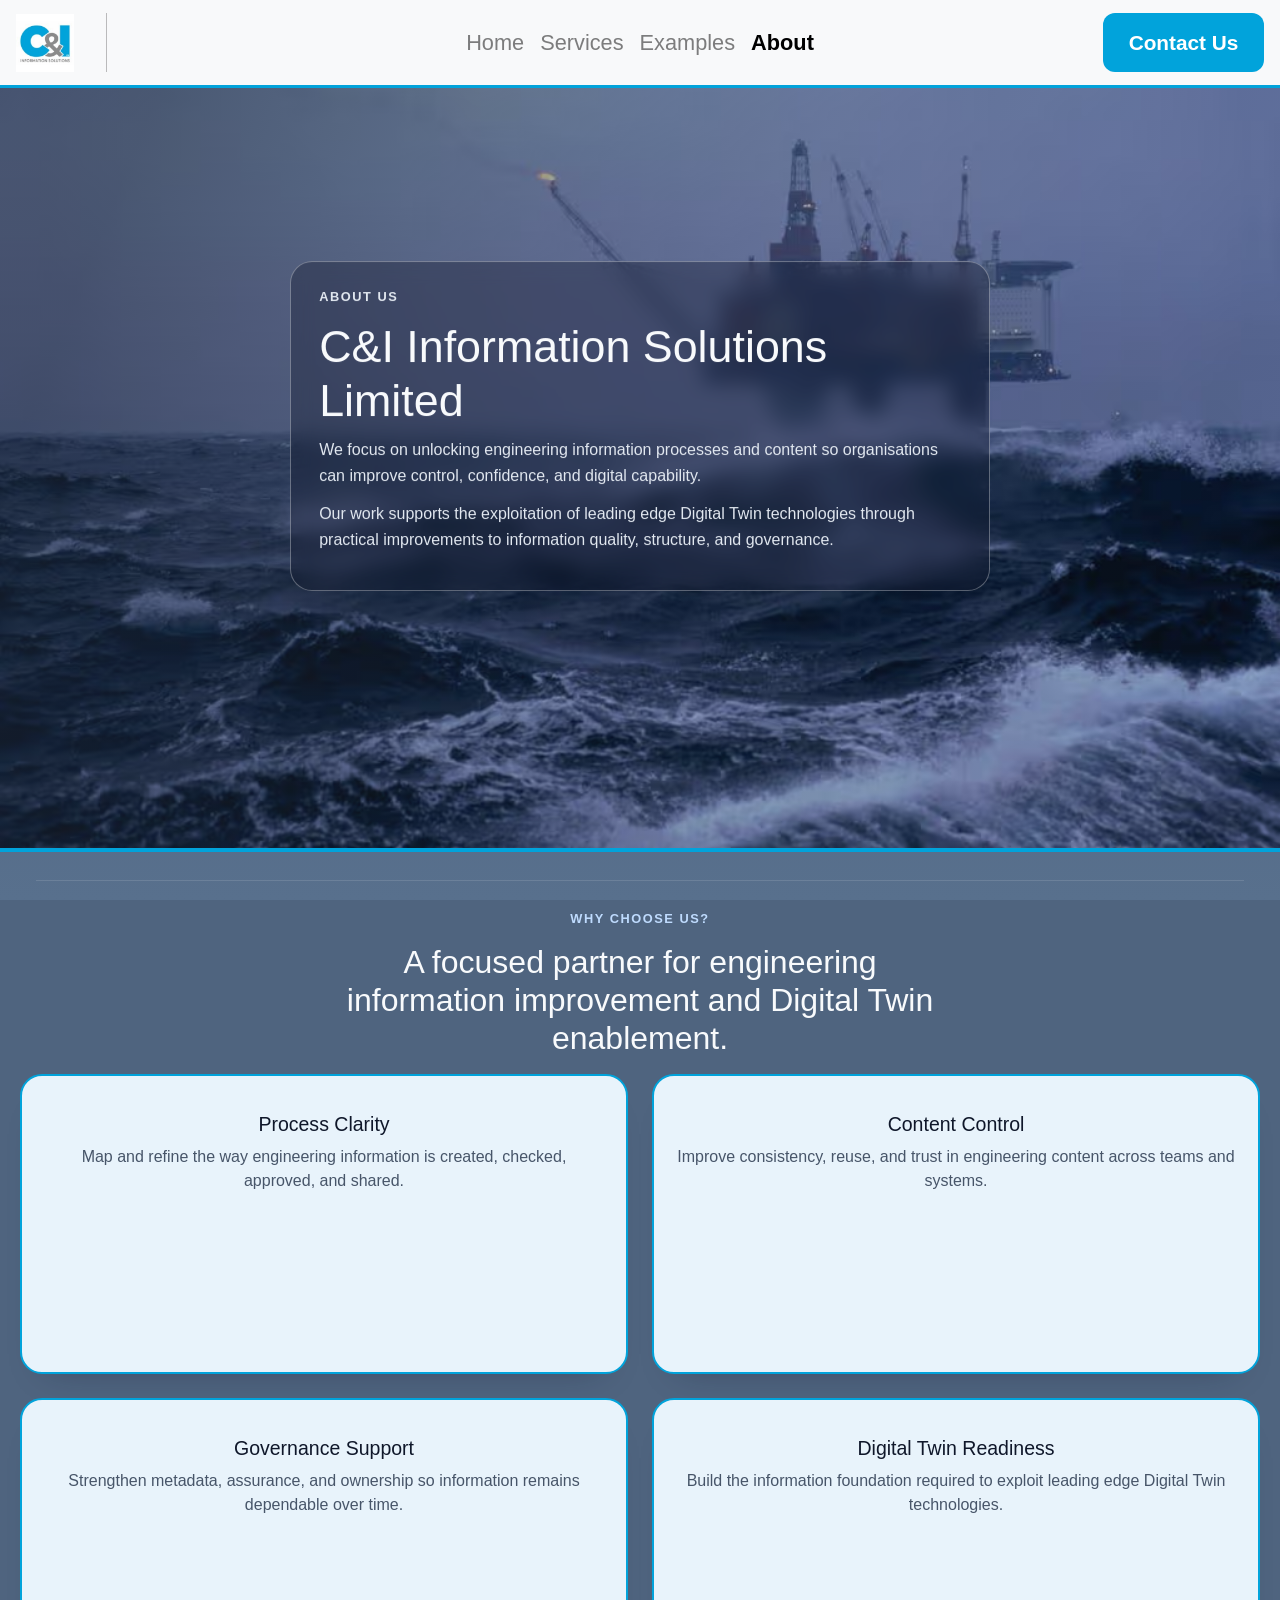
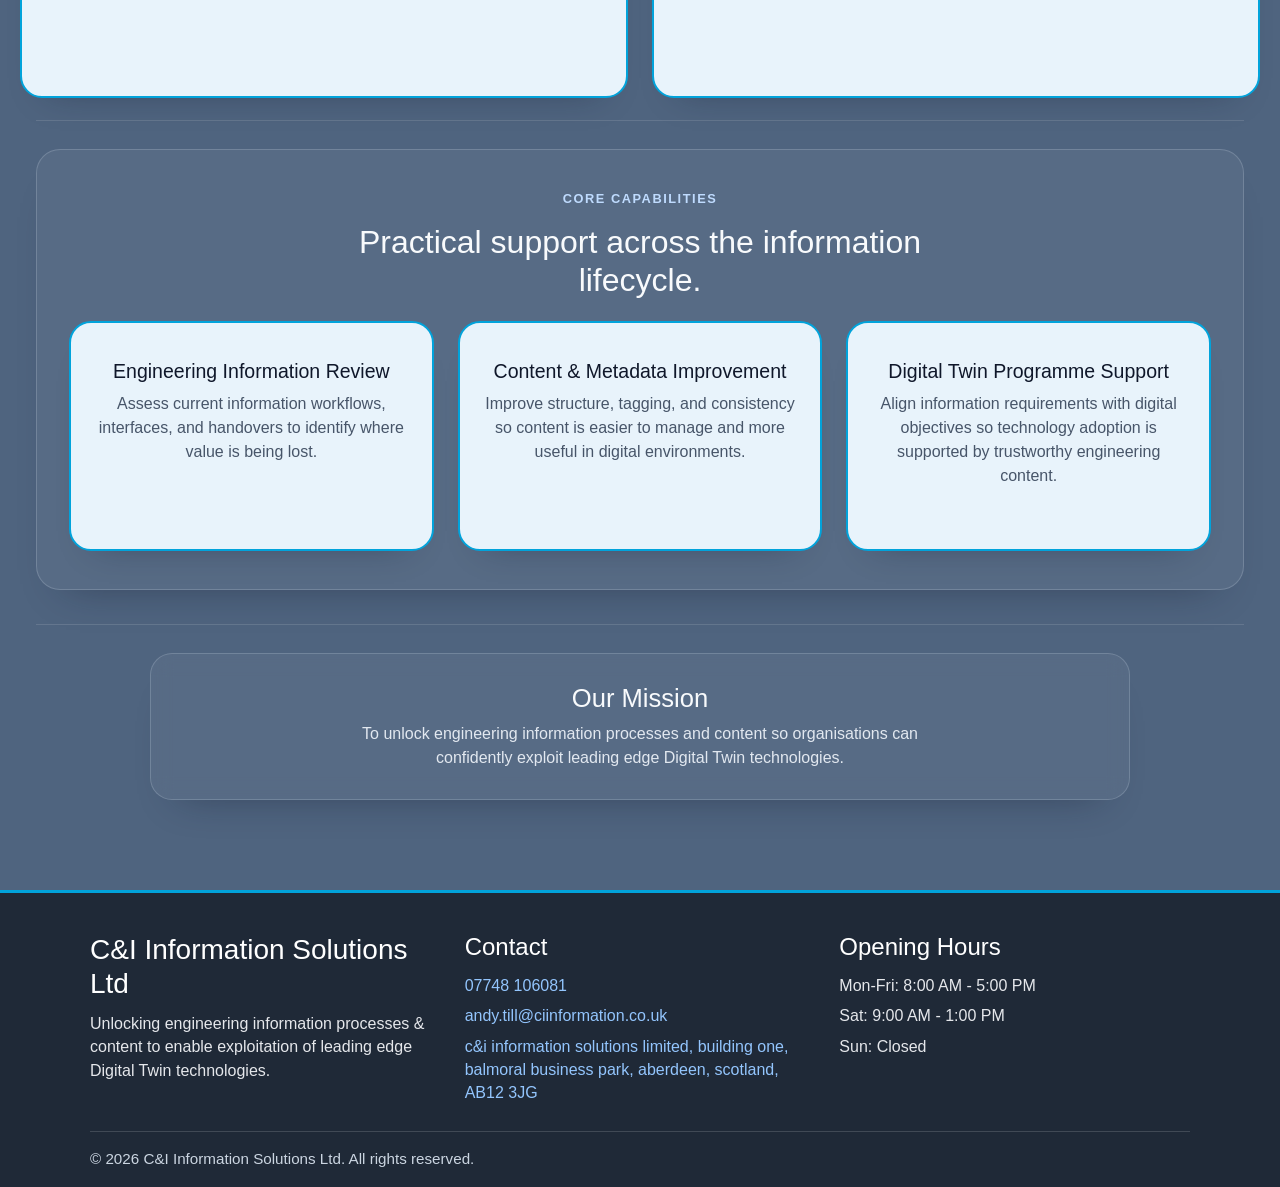
==== commit ec09f9b9: "Updated Contact Information" ====
--- a/about.html
+++ b/about.html
@@ -132,17 +132,17 @@
 <footer id="ffooter" class="site-footer">
   <div class="site-footer-inner">
     <div class="footer-col">
-      <h3>Company</h3>
+      <h3>C&I Information Solutions Ltd</h3>
       <p>Unlocking engineering information processes &amp; content to enable exploitation of leading edge Digital Twin technologies.</p>
     </div>
 
     <div class="footer-col">
       <h4>Contact</h4>
-      <p><a href="tel:07795322754">07795 322754</a></p>
-      <p><a href="mailto:j4mie.t1ll@gmail.com">j4mie.t1ll@gmail.com</a></p>
+      <p><a href="tel:07748106081">07748 106081</a></p>
+      <p><a href="mailto:andy.till@ciinformation.co.uk">andy.till@ciinformation.co.uk</a></p>
       <p>
-        <a href="https://maps.google.com/?q=Union+Square,+Aberdeen" target="_blank" rel="noopener noreferrer">
-          Union Square, Aberdeen
+        <a href="https://maps.google.com/?q=c%26i+information+solutions+limited,+building+one,+balmoral+business+park,+aberdeen,+scotland,+AB12+3JG" target="_blank" rel="noopener noreferrer">
+          c&amp;i information solutions limited, building one, balmoral business park, aberdeen, scotland, AB12 3JG
         </a>
       </p>
     </div>
@@ -156,7 +156,7 @@
   </div>
 
   <div class="site-footer-bottom">
-    <p>&copy; 2026 Company. All rights reserved.</p>
+    <p>&copy; 2026 C&I Information Solutions Ltd. All rights reserved.</p>
   </div>
 </footer>
 
